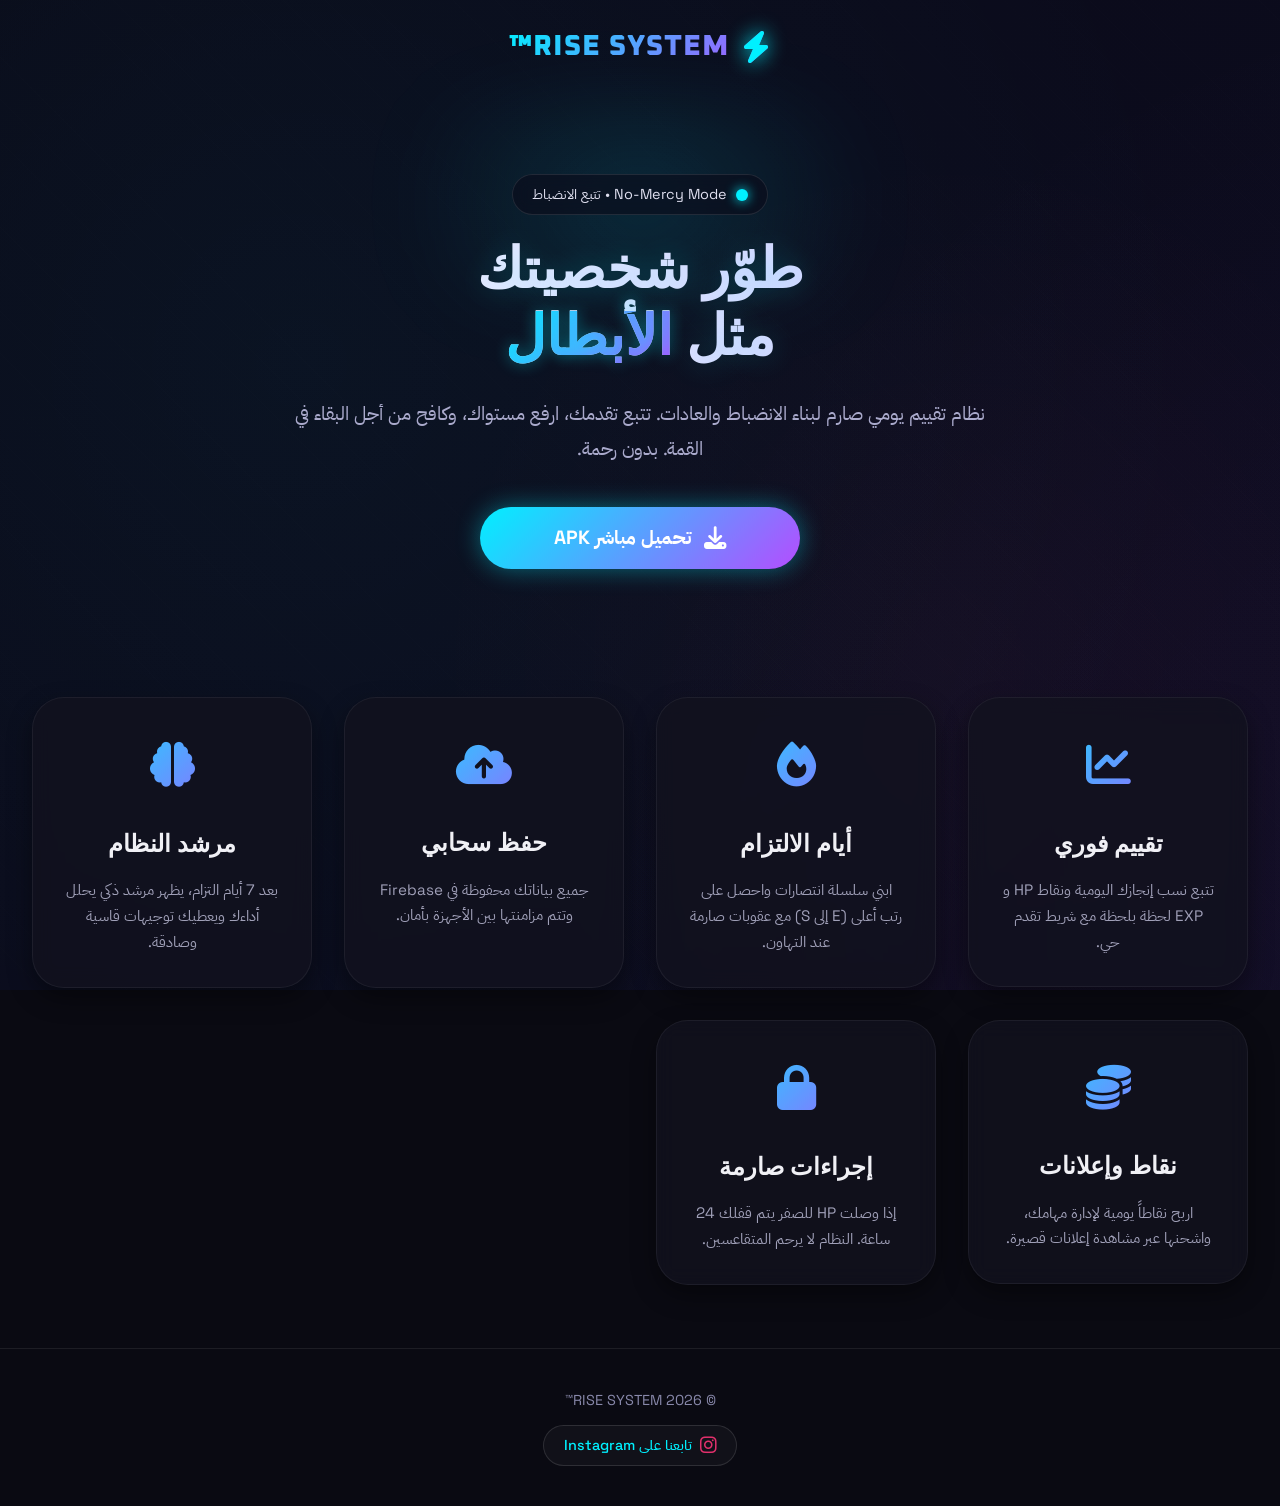
==== index.html @ c9685ac7 "Refactor HTML structure and styles" ====
<!DOCTYPE html>
<html lang="ar" dir="rtl">
<head>
    <meta charset="UTF-8">
    <meta name="viewport" content="width=device-width, initial-scale=1.0, maximum-scale=1, user-scalable=yes, viewport-fit=cover">
    <title>RISE SYSTEM™ – حمّل التطبيق الآن</title>

    <link rel="preconnect" href="https://fonts.googleapis.com">
    <link rel="preconnect" href="https://fonts.gstatic.com" crossorigin>
    <link href="https://fonts.googleapis.com/css2?family=Oxanium:wght@400;600;700;800&family=Space+Grotesk:wght@300;400;500;600;700&family=IBM+Plex+Sans+Arabic:wght@400;500;600;700&display=swap" rel="stylesheet">

    <link rel="stylesheet" href="https://cdnjs.cloudflare.com/ajax/libs/font-awesome/6.5.1/css/all.min.css">

    <style>
        * {
            margin: 0;
            padding: 0;
            box-sizing: border-box;
            -webkit-tap-highlight-color: transparent;
        }

        :root {
            --bg-deep: #0a0a12;
            --bg-card: rgba(18, 18, 30, 0.8);
            --border: rgba(255, 255, 255, 0.06);
            --neon-cyan: #00f0ff;
            --neon-purple: #b44dff;
            --neon-green: #39ff8a;
            --neon-red: #ff4d6a;
            --neon-yellow: #ffd700;
            --text-primary: #f0f0f5;
            --text-secondary: #a0a0b8;
        }

        body {
            background: var(--bg-deep);
            font-family: 'Space Grotesk', 'IBM Plex Sans Arabic', system-ui, sans-serif;
            color: var(--text-primary);
            overflow-x: hidden;
            line-height: 1.6;
            min-height: 100vh;
        }

        /* خلفية النجوم والهالات */
        .bg-anim {
            position: fixed;
            inset: -10%;
            z-index: -2;
            background:
                radial-gradient(circle at 20% 30%, rgba(0, 240, 255, 0.04), transparent 45%),
                radial-gradient(circle at 80% 70%, rgba(180, 77, 255, 0.05), transparent 50%),
                radial-gradient(circle at 50% 50%, rgba(255, 77, 106, 0.03), transparent 40%),
                linear-gradient(135deg, #0a0a18, #0d0d22);
            background-size: 140% 140%;
            pointer-events: none;
        }

        .bg-anim::before {
            content: "";
            position: absolute;
            inset: 0;
            background: repeating-linear-gradient(45deg, rgba(255, 255, 255, 0.005) 0px, rgba(255, 255, 255, 0.005) 1px, transparent 1px, transparent 30px);
            opacity: 0.6;
            pointer-events: none;
        }

        /* شريط التنقل العلوي */
        .navbar {
            display: flex;
            justify-content: center;
            align-items: center;
            padding: 1.5rem 2rem;
            max-width: 1300px;
            margin: 0 auto;
            flex-wrap: wrap;
            gap: 1rem;
        }

        .logo {
            display: flex;
            align-items: center;
            gap: 0.8rem;
            font-family: 'Oxanium', sans-serif;
            font-size: 1.8rem;
            font-weight: 800;
            letter-spacing: 1px;
            background: linear-gradient(135deg, var(--neon-cyan), var(--neon-purple));
            -webkit-background-clip: text;
            -webkit-text-fill-color: transparent;
        }

        .logo i {
            font-size: 2rem;
            background: none;
            -webkit-text-fill-color: var(--neon-cyan);
            text-shadow: 0 0 20px var(--neon-cyan);
        }

        /* القسم الرئيسي (Hero) */
        .hero {
            max-width: 1300px;
            margin: 3rem auto 0;
            padding: 2rem 2rem 4rem;
            text-align: center;
            position: relative;
        }

        .hero-glow {
            position: absolute;
            top: -40px;
            left: 50%;
            transform: translateX(-50%);
            width: 700px;
            height: 200px;
            border-radius: 999px;
            background: radial-gradient(circle at center, rgba(0, 240, 255, 0.12), transparent 65%);
            filter: blur(40px);
            pointer-events: none;
            z-index: -1;
        }

        .hero-badge {
            display: inline-flex;
            align-items: center;
            gap: 0.6rem;
            padding: 0.5rem 1.2rem;
            border-radius: 40px;
            border: 1px solid rgba(255, 255, 255, 0.1);
            background: rgba(10, 10, 25, 0.6);
            backdrop-filter: blur(8px);
            font-size: 0.9rem;
            color: #e0e0f0;
            margin-bottom: 1.5rem;
        }

        .hero-badge .dot {
            width: 12px;
            height: 12px;
            border-radius: 50%;
            background: var(--neon-cyan);
            box-shadow: 0 0 12px var(--neon-cyan);
        }

        .hero-title {
            font-family: 'Oxanium', sans-serif;
            font-size: 3.5rem;
            font-weight: 800;
            line-height: 1.2;
            margin-bottom: 1.5rem;
            background: linear-gradient(to right, #ffffff, #c0c0ff);
            -webkit-background-clip: text;
            -webkit-text-fill-color: transparent;
            text-shadow: 0 0 30px rgba(0, 240, 255, 0.2);
        }

        .hero-title .highlight {
            background: linear-gradient(135deg, var(--neon-cyan), var(--neon-purple));
            -webkit-background-clip: text;
            -webkit-text-fill-color: transparent;
            text-shadow: 0 0 15px rgba(0, 240, 255, 0.4);
        }

        .hero-subtitle {
            font-size: 1.2rem;
            color: #aaaacc;
            max-width: 700px;
            margin: 0 auto 2.5rem;
            line-height: 1.8;
        }

        .hero-actions {
            display: flex;
            flex-wrap: wrap;
            justify-content: center;
            gap: 1.5rem;
        }

        .download-btn {
            padding: 1rem 2.5rem;
            font-size: 1.2rem;
            font-weight: 700;
            border-radius: 50px;
            background: linear-gradient(135deg, var(--neon-cyan), var(--neon-purple));
            border: none;
            color: #fff;
            box-shadow: 0 0 25px rgba(0, 240, 255, 0.4);
            transition: 0.3s;
            cursor: pointer;
            text-decoration: none;
            display: inline-flex;
            align-items: center;
            gap: 0.8rem;
            max-width: 320px;
            width: 100%;
            justify-content: center;
        }

        .download-btn:hover {
            transform: translateY(-3px);
            box-shadow: 0 0 40px rgba(0, 240, 255, 0.7);
        }

        .download-btn i {
            font-size: 1.4rem;
        }

        /* قسم المميزات */
        .features {
            max-width: 1300px;
            margin: 0 auto;
            padding: 4rem 2rem;
            display: grid;
            grid-template-columns: repeat(auto-fit, minmax(280px, 1fr));
            gap: 2rem;
        }

        .feature-card {
            background: var(--bg-card);
            border: 1px solid var(--border);
            border-radius: 2rem;
            padding: 2rem;
            backdrop-filter: blur(10px);
            text-align: center;
            transition: 0.3s;
            box-shadow: 0 10px 25px rgba(0, 0, 0, 0.4);
        }

        .feature-card:hover {
            border-color: rgba(255, 255, 255, 0.15);
            transform: translateY(-5px);
        }

        .feature-icon {
            font-size: 2.8rem;
            margin-bottom: 1.5rem;
            background: linear-gradient(135deg, var(--neon-cyan), var(--neon-purple));
            -webkit-background-clip: text;
            -webkit-text-fill-color: transparent;
        }

        .feature-title {
            font-family: 'Oxanium', sans-serif;
            font-size: 1.5rem;
            font-weight: 700;
            margin-bottom: 0.8rem;
        }

        .feature-text {
            color: var(--text-secondary);
            font-size: 0.95rem;
            line-height: 1.7;
        }

        /* تذييل */
        .footer {
            text-align: center;
            padding: 2.5rem;
            border-top: 1px solid rgba(255, 255, 255, 0.08);
            color: #8888aa;
            font-size: 0.9rem;
            max-width: 1300px;
            margin: 0 auto;
        }

        .footer a {
            color: var(--neon-cyan);
            text-decoration: none;
            font-weight: 500;
        }

        .footer a:hover {
            text-decoration: underline;
        }

        .social-link {
            display: inline-flex;
            align-items: center;
            gap: 0.5rem;
            background: rgba(255, 255, 255, 0.03);
            border: 1px solid rgba(255, 255, 255, 0.12);
            padding: 0.5rem 1.2rem;
            border-radius: 30px;
            margin-top: 0.8rem;
            transition: 0.3s;
        }

        .social-link i {
            color: #e1306c;
            font-size: 1.2rem;
        }

        .social-link:hover {
            background: rgba(255, 255, 255, 0.08);
            border-color: rgba(255, 255, 255, 0.3);
            transform: translateY(-2px);
        }

        /* استجابة للجوال */
        @media (max-width: 768px) {
            .hero-title {
                font-size: 2.2rem;
            }

            .hero-subtitle {
                font-size: 1rem;
            }

            .download-btn {
                padding: 0.7rem 1.5rem;
                font-size: 0.9rem;
            }
        }
    </style>
</head>
<body>

    <div class="bg-anim"></div>

    <nav class="navbar">
        <div class="logo">
            <i class="fa-solid fa-bolt"></i> RISE SYSTEM™
        </div>
    </nav>

    <section class="hero">
        <div class="hero-glow"></div>
        <div class="hero-badge">
            <span class="dot"></span> No-Mercy Mode • تتبع الانضباط
        </div>
        <h1 class="hero-title">
            طوّر شخصيتك <br> مثل <span class="highlight">الأبطال</span>
        </h1>
        <p class="hero-subtitle">
            نظام تقييم يومي صارم لبناء الانضباط والعادات. تتبع تقدمك، ارفع مستواك، وكافح من أجل البقاء في القمة. بدون رحمة.
        </p>
        <div class="hero-actions">
            <a href="./_Rise_SYSTEM_19870733 (1).apk" class="download-btn" download="_Rise_SYSTEM_19870733 (1).apk">
                <i class="fa-solid fa-download"></i> تحميل مباشر APK
            </a>
        </div>
    </section>

    <section class="features">
        <div class="feature-card">
            <div class="feature-icon"><i class="fa-solid fa-chart-line"></i></div>
            <h3 class="feature-title">تقييم فوري</h3>
            <p class="feature-text">تتبع نسب إنجازك اليومية ونقاط HP و EXP لحظة بلحظة مع شريط تقدم حي.</p>
        </div>
        <div class="feature-card">
            <div class="feature-icon"><i class="fa-solid fa-fire"></i></div>
            <h3 class="feature-title">أيام الالتزام</h3>
            <p class="feature-text">ابني سلسلة انتصارات واحصل على رتب أعلى (E إلى S) مع عقوبات صارمة عند التهاون.</p>
        </div>
        <div class="feature-card">
            <div class="feature-icon"><i class="fa-solid fa-cloud-arrow-up"></i></div>
            <h3 class="feature-title">حفظ سحابي</h3>
            <p class="feature-text">جميع بياناتك محفوظة في Firebase وتتم مزامنتها بين الأجهزة بأمان.</p>
        </div>
        <div class="feature-card">
            <div class="feature-icon"><i class="fa-solid fa-brain"></i></div>
            <h3 class="feature-title">مرشد النظام</h3>
            <p class="feature-text">بعد 7 أيام التزام، يظهر مرشد ذكي يحلل أداءك ويعطيك توجيهات قاسية وصادقة.</p>
        </div>
        <div class="feature-card">
            <div class="feature-icon"><i class="fa-solid fa-coins"></i></div>
            <h3 class="feature-title">نقاط وإعلانات</h3>
            <p class="feature-text">اربح نقاطاً يومية لإدارة مهامك، واشحنها عبر مشاهدة إعلانات قصيرة.</p>
        </div>
        <div class="feature-card">
            <div class="feature-icon"><i class="fa-solid fa-lock"></i></div>
            <h3 class="feature-title">إجراءات صارمة</h3>
            <p class="feature-text">إذا وصلت HP للصفر يتم قفلك 24 ساعة. النظام لا يرحم المتقاعسين.</p>
        </div>
    </section>

    <footer class="footer">
        <p>© 2026 RISE SYSTEM™</p>
        <a href="https://www.instagram.com/rise.system.officiel?igsh=enlxNzd5MmV4eTQx" target="_blank" rel="noopener noreferrer" class="social-link">
            <i class="fa-brands fa-instagram"></i> تابعنا على Instagram
        </a>
    </footer>

</body>
</html>
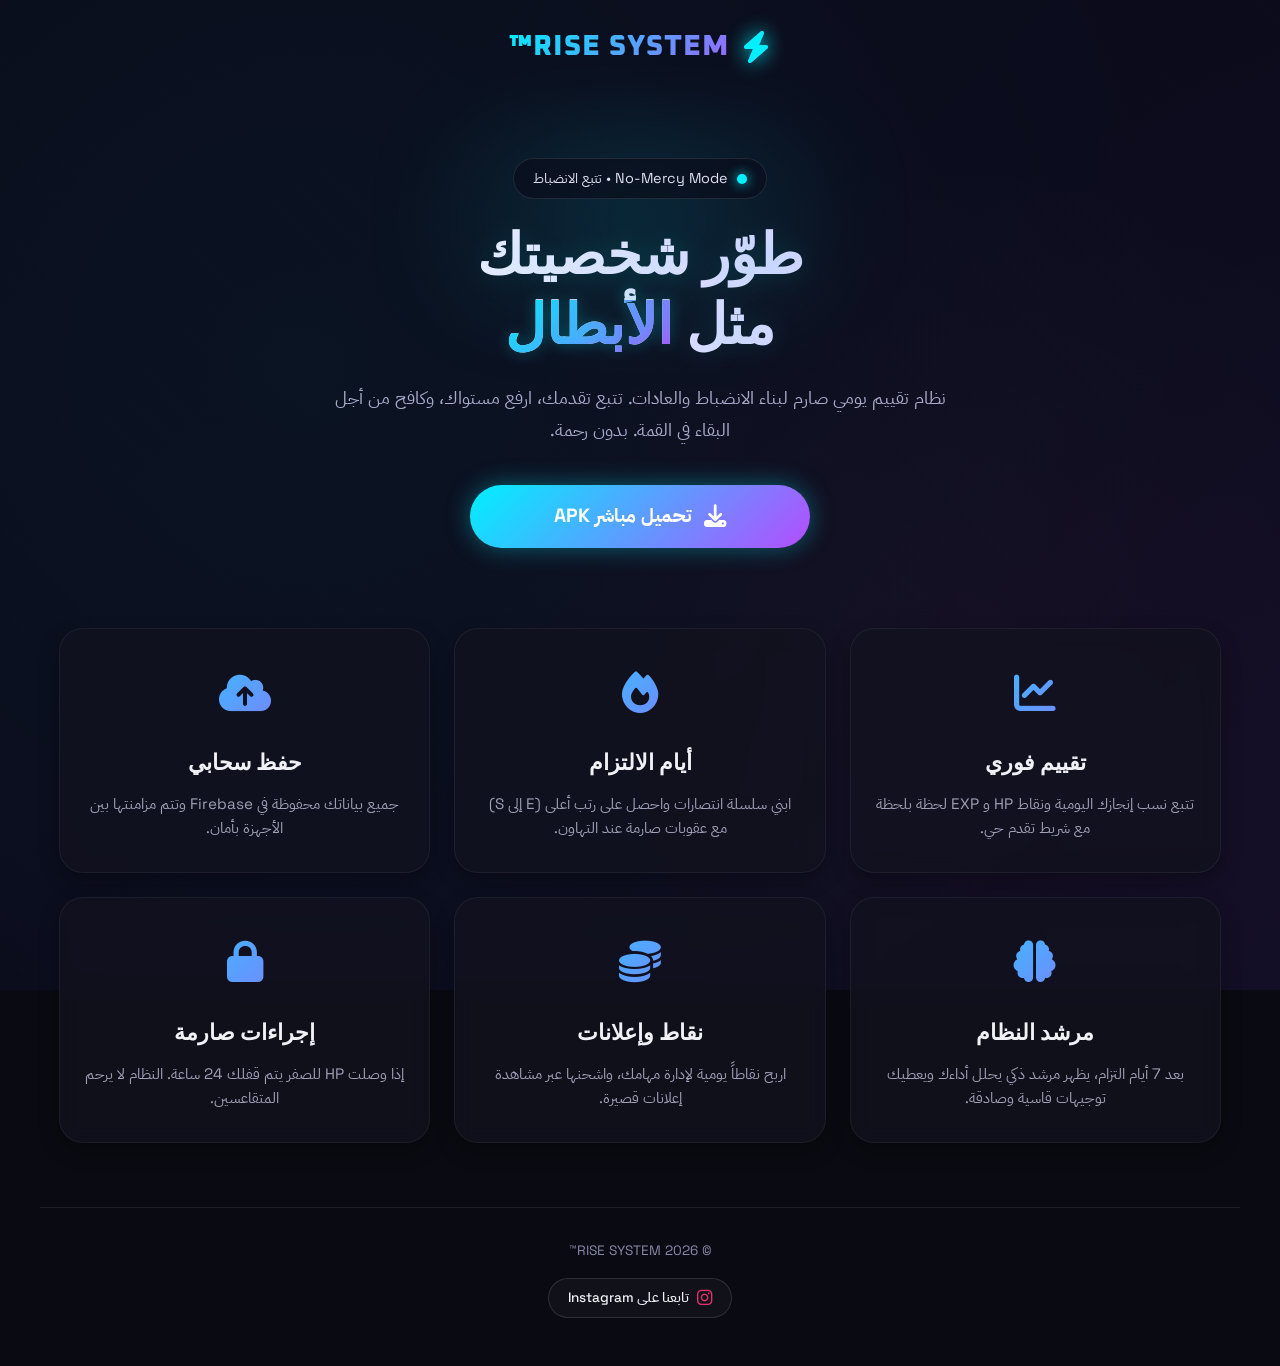
==== commit a09864c7: "Refactor index.html for better layout and styles Updated HTML structure and styles for improved resp" ====
--- a/index.html
+++ b/index.html
@@ -2,7 +2,7 @@
 <html lang="ar" dir="rtl">
 <head>
     <meta charset="UTF-8">
-    <meta name="viewport" content="width=device-width, initial-scale=1.0, maximum-scale=1, user-scalable=yes, viewport-fit=cover">
+    <meta name="viewport" content="width=device-width, initial-scale=1.0, maximum-scale=5, user-scalable=yes, viewport-fit=cover">
     <title>RISE SYSTEM™ – حمّل التطبيق الآن</title>
 
     <link rel="preconnect" href="https://fonts.googleapis.com">
@@ -25,9 +25,6 @@
             --border: rgba(255, 255, 255, 0.06);
             --neon-cyan: #00f0ff;
             --neon-purple: #b44dff;
-            --neon-green: #39ff8a;
-            --neon-red: #ff4d6a;
-            --neon-yellow: #ffd700;
             --text-primary: #f0f0f5;
             --text-secondary: #a0a0b8;
         }
@@ -39,6 +36,7 @@
             overflow-x: hidden;
             line-height: 1.6;
             min-height: 100vh;
+            padding-bottom: env(safe-area-inset-bottom);
         }
 
         /* خلفية النجوم والهالات */
@@ -69,11 +67,9 @@
             display: flex;
             justify-content: center;
             align-items: center;
-            padding: 1.5rem 2rem;
+            padding: 1.5rem 1rem;
             max-width: 1300px;
             margin: 0 auto;
-            flex-wrap: wrap;
-            gap: 1rem;
         }
 
         .logo {
@@ -81,7 +77,7 @@
             align-items: center;
             gap: 0.8rem;
             font-family: 'Oxanium', sans-serif;
-            font-size: 1.8rem;
+            font-size: clamp(1.4rem, 5vw, 1.8rem);
             font-weight: 800;
             letter-spacing: 1px;
             background: linear-gradient(135deg, var(--neon-cyan), var(--neon-purple));
@@ -90,7 +86,7 @@
         }
 
         .logo i {
-            font-size: 2rem;
+            font-size: clamp(1.6rem, 6vw, 2rem);
             background: none;
             -webkit-text-fill-color: var(--neon-cyan);
             text-shadow: 0 0 20px var(--neon-cyan);
@@ -98,9 +94,9 @@
 
         /* القسم الرئيسي (Hero) */
         .hero {
-            max-width: 1300px;
-            margin: 3rem auto 0;
-            padding: 2rem 2rem 4rem;
+            max-width: 900px;
+            margin: clamp(1.5rem, 5vw, 4rem) auto 0;
+            padding: 0 1.2rem 3rem;
             text-align: center;
             position: relative;
         }
@@ -110,7 +106,7 @@
             top: -40px;
             left: 50%;
             transform: translateX(-50%);
-            width: 700px;
+            width: min(100%, 700px);
             height: 200px;
             border-radius: 999px;
             background: radial-gradient(circle at center, rgba(0, 240, 255, 0.12), transparent 65%);
@@ -128,14 +124,14 @@
             border: 1px solid rgba(255, 255, 255, 0.1);
             background: rgba(10, 10, 25, 0.6);
             backdrop-filter: blur(8px);
-            font-size: 0.9rem;
+            font-size: clamp(0.8rem, 3vw, 0.9rem);
             color: #e0e0f0;
             margin-bottom: 1.5rem;
         }
 
         .hero-badge .dot {
-            width: 12px;
-            height: 12px;
+            width: 10px;
+            height: 10px;
             border-radius: 50%;
             background: var(--neon-cyan);
             box-shadow: 0 0 12px var(--neon-cyan);
@@ -143,96 +139,97 @@
 
         .hero-title {
             font-family: 'Oxanium', sans-serif;
-            font-size: 3.5rem;
+            font-size: clamp(2rem, 7vw, 3.5rem);
             font-weight: 800;
-            line-height: 1.2;
-            margin-bottom: 1.5rem;
+            line-height: 1.25;
+            margin-bottom: 1.2rem;
             background: linear-gradient(to right, #ffffff, #c0c0ff);
             -webkit-background-clip: text;
             -webkit-text-fill-color: transparent;
-            text-shadow: 0 0 30px rgba(0, 240, 255, 0.2);
+            text-shadow: 0 0 30px rgba(0, 240, 255, 0.15);
         }
 
         .hero-title .highlight {
             background: linear-gradient(135deg, var(--neon-cyan), var(--neon-purple));
             -webkit-background-clip: text;
             -webkit-text-fill-color: transparent;
-            text-shadow: 0 0 15px rgba(0, 240, 255, 0.4);
+            text-shadow: 0 0 15px rgba(0, 240, 255, 0.3);
         }
 
         .hero-subtitle {
-            font-size: 1.2rem;
+            font-size: clamp(0.95rem, 3.5vw, 1.15rem);
             color: #aaaacc;
-            max-width: 700px;
+            max-width: 650px;
             margin: 0 auto 2.5rem;
-            line-height: 1.8;
+            line-height: 1.7;
         }
 
         .hero-actions {
             display: flex;
-            flex-wrap: wrap;
             justify-content: center;
-            gap: 1.5rem;
+            padding: 0 1rem;
         }
 
         .download-btn {
-            padding: 1rem 2.5rem;
-            font-size: 1.2rem;
+            padding: 1rem 2rem;
+            font-size: clamp(1rem, 4vw, 1.2rem);
             font-weight: 700;
             border-radius: 50px;
             background: linear-gradient(135deg, var(--neon-cyan), var(--neon-purple));
             border: none;
             color: #fff;
-            box-shadow: 0 0 25px rgba(0, 240, 255, 0.4);
-            transition: 0.3s;
+            box-shadow: 0 0 25px rgba(0, 240, 255, 0.35);
+            transition: transform 0.3s base, box-shadow 0.3s;
             cursor: pointer;
             text-decoration: none;
             display: inline-flex;
             align-items: center;
             gap: 0.8rem;
-            max-width: 320px;
             width: 100%;
+            max-width: 340px;
             justify-content: center;
         }
 
-        .download-btn:hover {
-            transform: translateY(-3px);
-            box-shadow: 0 0 40px rgba(0, 240, 255, 0.7);
+        .download-btn:hover, .download-btn:active {
+            transform: translateY(-2px);
+            box-shadow: 0 0 35px rgba(0, 240, 255, 0.6);
         }
 
         .download-btn i {
-            font-size: 1.4rem;
-        }
-
-        /* قسم المميزات */
+            font-size: clamp(1.2rem, 4.5vw, 1.4rem);
+        }
+
+        /* قسم المميزات المتجاوب */
         .features {
-            max-width: 1300px;
+            max-width: 1200px;
             margin: 0 auto;
-            padding: 4rem 2rem;
+            padding: 2rem 1.2rem 4rem;
             display: grid;
             grid-template-columns: repeat(auto-fit, minmax(280px, 1fr));
-            gap: 2rem;
+            gap: 1.5rem;
         }
 
         .feature-card {
             background: var(--bg-card);
             border: 1px solid var(--border);
-            border-radius: 2rem;
-            padding: 2rem;
+            border-radius: 1.5rem;
+            padding: 2rem 1.5rem;
             backdrop-filter: blur(10px);
             text-align: center;
             transition: 0.3s;
-            box-shadow: 0 10px 25px rgba(0, 0, 0, 0.4);
-        }
-
-        .feature-card:hover {
-            border-color: rgba(255, 255, 255, 0.15);
-            transform: translateY(-5px);
+            box-shadow: 0 8px 20px rgba(0, 0, 0, 0.3);
+        }
+
+        @media (hover: hover) {
+            .feature-card:hover {
+                border-color: rgba(255, 255, 255, 0.15);
+                transform: translateY(-4px);
+            }
         }
 
         .feature-icon {
-            font-size: 2.8rem;
-            margin-bottom: 1.5rem;
+            font-size: clamp(2.2rem, 6vw, 2.6rem);
+            margin-bottom: 1.2rem;
             background: linear-gradient(135deg, var(--neon-cyan), var(--neon-purple));
             -webkit-background-clip: text;
             -webkit-text-fill-color: transparent;
@@ -240,36 +237,26 @@
 
         .feature-title {
             font-family: 'Oxanium', sans-serif;
-            font-size: 1.5rem;
+            font-size: clamp(1.2rem, 4vw, 1.4rem);
             font-weight: 700;
-            margin-bottom: 0.8rem;
+            margin-bottom: 0.6rem;
         }
 
         .feature-text {
             color: var(--text-secondary);
-            font-size: 0.95rem;
-            line-height: 1.7;
+            font-size: clamp(0.85rem, 3vw, 0.95rem);
+            line-height: 1.6;
         }
 
         /* تذييل */
         .footer {
             text-align: center;
-            padding: 2.5rem;
+            padding: 2rem 1rem 3rem;
             border-top: 1px solid rgba(255, 255, 255, 0.08);
             color: #8888aa;
-            font-size: 0.9rem;
-            max-width: 1300px;
+            font-size: 0.85rem;
+            max-width: 1200px;
             margin: 0 auto;
-        }
-
-        .footer a {
-            color: var(--neon-cyan);
-            text-decoration: none;
-            font-weight: 500;
-        }
-
-        .footer a:hover {
-            text-decoration: underline;
         }
 
         .social-link {
@@ -280,35 +267,21 @@
             border: 1px solid rgba(255, 255, 255, 0.12);
             padding: 0.5rem 1.2rem;
             border-radius: 30px;
-            margin-top: 0.8rem;
+            margin-top: 1rem;
+            text-decoration: none;
+            color: var(--text-primary);
+            font-weight: 500;
             transition: 0.3s;
         }
 
         .social-link i {
             color: #e1306c;
-            font-size: 1.2rem;
+            font-size: 1.1rem;
         }
 
         .social-link:hover {
             background: rgba(255, 255, 255, 0.08);
-            border-color: rgba(255, 255, 255, 0.3);
-            transform: translateY(-2px);
-        }
-
-        /* استجابة للجوال */
-        @media (max-width: 768px) {
-            .hero-title {
-                font-size: 2.2rem;
-            }
-
-            .hero-subtitle {
-                font-size: 1rem;
-            }
-
-            .download-btn {
-                padding: 0.7rem 1.5rem;
-                font-size: 0.9rem;
-            }
+            border-color: rgba(255, 255, 255, 0.25);
         }
     </style>
 </head>
@@ -334,7 +307,7 @@
             نظام تقييم يومي صارم لبناء الانضباط والعادات. تتبع تقدمك، ارفع مستواك، وكافح من أجل البقاء في القمة. بدون رحمة.
         </p>
         <div class="hero-actions">
-            <a href="./_Rise_SYSTEM_19870733 (1).apk" class="download-btn" download="_Rise_SYSTEM_19870733 (1).apk">
+            <a href="https://drive.google.com/uc?export=download&id=1t8m9R5kZQe5cqzFaH9-fwRgk7ptwxYMU" class="download-btn" download="_Rise_SYSTEM_19870733 (1).apk">
                 <i class="fa-solid fa-download"></i> تحميل مباشر APK
             </a>
         </div>
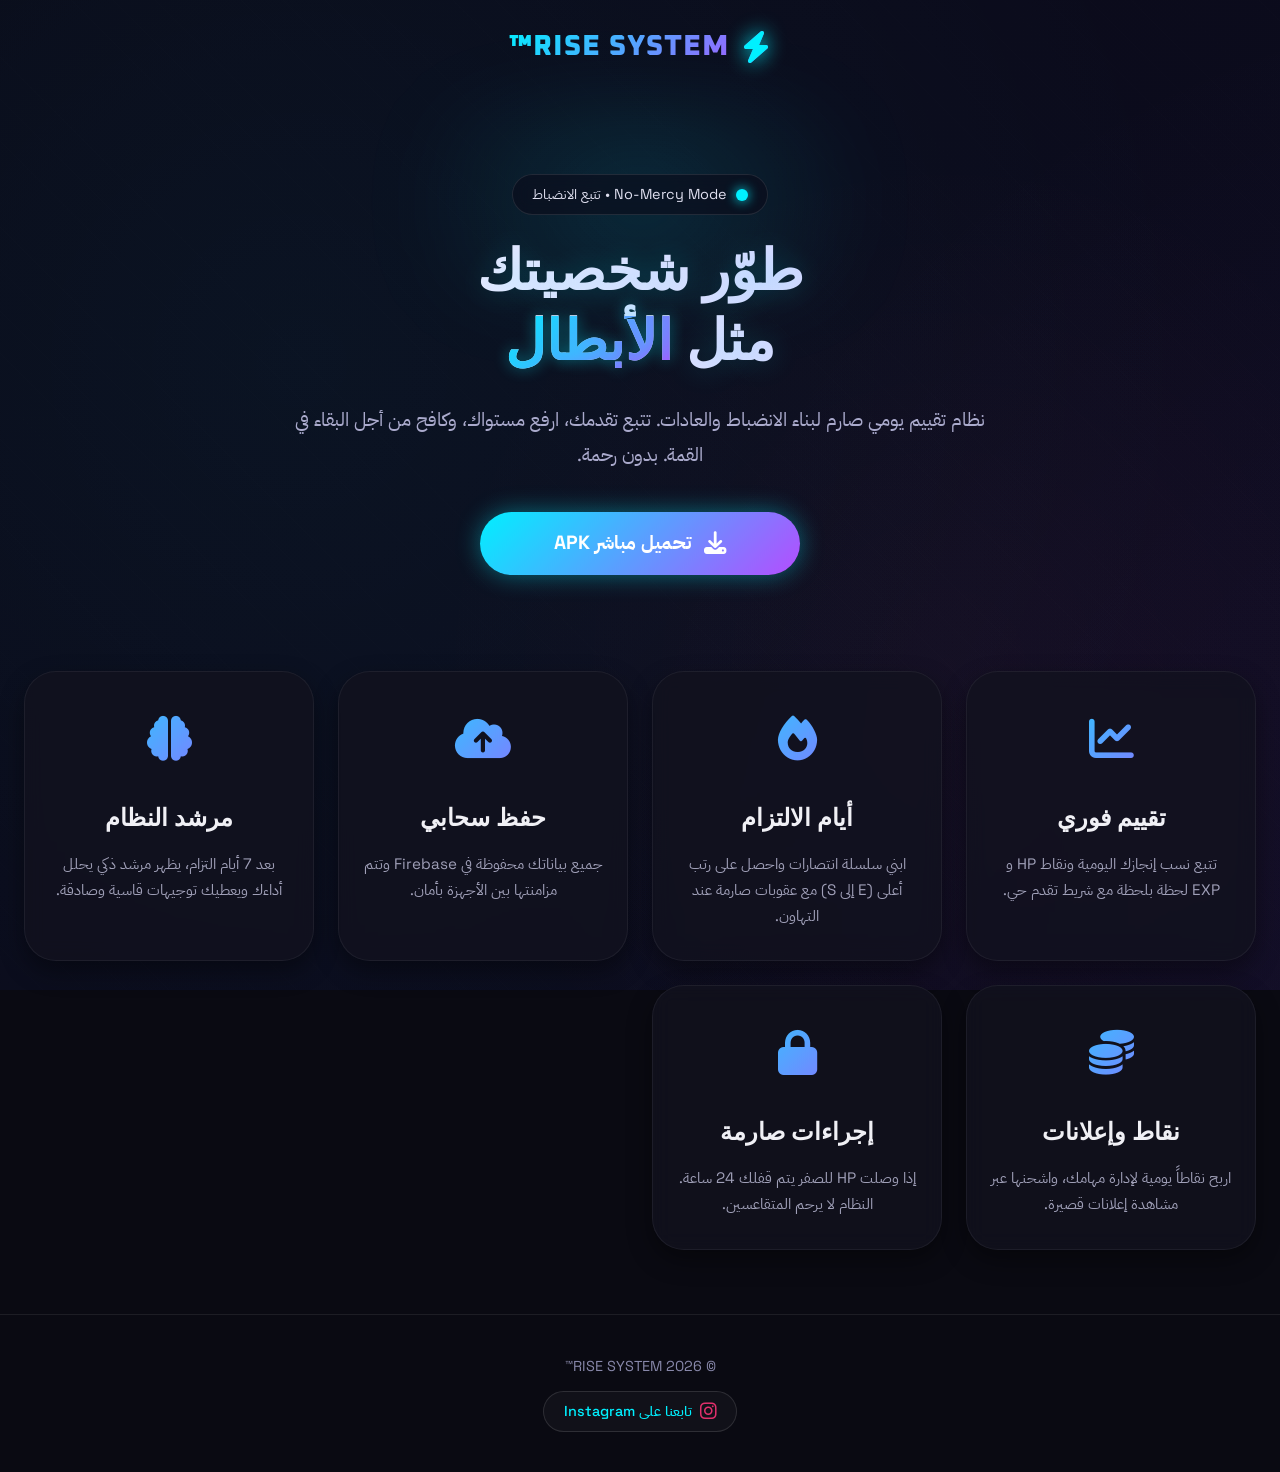
==== commit ff134f82: "Update index.html" ====
--- a/index.html
+++ b/index.html
@@ -2,7 +2,7 @@
 <html lang="ar" dir="rtl">
 <head>
     <meta charset="UTF-8">
-    <meta name="viewport" content="width=device-width, initial-scale=1.0, maximum-scale=5, user-scalable=yes, viewport-fit=cover">
+    <meta name="viewport" content="width=device-width, initial-scale=1.0, maximum-scale=1, user-scalable=yes, viewport-fit=cover">
     <title>RISE SYSTEM™ – حمّل التطبيق الآن</title>
 
     <link rel="preconnect" href="https://fonts.googleapis.com">
@@ -25,6 +25,9 @@
             --border: rgba(255, 255, 255, 0.06);
             --neon-cyan: #00f0ff;
             --neon-purple: #b44dff;
+            --neon-green: #39ff8a;
+            --neon-red: #ff4d6a;
+            --neon-yellow: #ffd700;
             --text-primary: #f0f0f5;
             --text-secondary: #a0a0b8;
         }
@@ -36,7 +39,6 @@
             overflow-x: hidden;
             line-height: 1.6;
             min-height: 100vh;
-            padding-bottom: env(safe-area-inset-bottom);
         }
 
         /* خلفية النجوم والهالات */
@@ -67,9 +69,11 @@
             display: flex;
             justify-content: center;
             align-items: center;
-            padding: 1.5rem 1rem;
+            padding: 1.5rem 2rem;
             max-width: 1300px;
             margin: 0 auto;
+            flex-wrap: wrap;
+            gap: 1rem;
         }
 
         .logo {
@@ -77,7 +81,7 @@
             align-items: center;
             gap: 0.8rem;
             font-family: 'Oxanium', sans-serif;
-            font-size: clamp(1.4rem, 5vw, 1.8rem);
+            font-size: 1.8rem;
             font-weight: 800;
             letter-spacing: 1px;
             background: linear-gradient(135deg, var(--neon-cyan), var(--neon-purple));
@@ -86,7 +90,7 @@
         }
 
         .logo i {
-            font-size: clamp(1.6rem, 6vw, 2rem);
+            font-size: 2rem;
             background: none;
             -webkit-text-fill-color: var(--neon-cyan);
             text-shadow: 0 0 20px var(--neon-cyan);
@@ -94,9 +98,9 @@
 
         /* القسم الرئيسي (Hero) */
         .hero {
-            max-width: 900px;
-            margin: clamp(1.5rem, 5vw, 4rem) auto 0;
-            padding: 0 1.2rem 3rem;
+            max-width: 1300px;
+            margin: 3rem auto 0;
+            padding: 2rem 1.5rem 4rem;
             text-align: center;
             position: relative;
         }
@@ -106,7 +110,8 @@
             top: -40px;
             left: 50%;
             transform: translateX(-50%);
-            width: min(100%, 700px);
+            width: 100%;
+            max-width: 700px;
             height: 200px;
             border-radius: 999px;
             background: radial-gradient(circle at center, rgba(0, 240, 255, 0.12), transparent 65%);
@@ -124,14 +129,14 @@
             border: 1px solid rgba(255, 255, 255, 0.1);
             background: rgba(10, 10, 25, 0.6);
             backdrop-filter: blur(8px);
-            font-size: clamp(0.8rem, 3vw, 0.9rem);
+            font-size: 0.9rem;
             color: #e0e0f0;
             margin-bottom: 1.5rem;
         }
 
         .hero-badge .dot {
-            width: 10px;
-            height: 10px;
+            width: 12px;
+            height: 12px;
             border-radius: 50%;
             background: var(--neon-cyan);
             box-shadow: 0 0 12px var(--neon-cyan);
@@ -139,71 +144,74 @@
 
         .hero-title {
             font-family: 'Oxanium', sans-serif;
-            font-size: clamp(2rem, 7vw, 3.5rem);
+            font-size: 3.5rem;
             font-weight: 800;
             line-height: 1.25;
-            margin-bottom: 1.2rem;
+            margin-bottom: 1.5rem;
             background: linear-gradient(to right, #ffffff, #c0c0ff);
             -webkit-background-clip: text;
             -webkit-text-fill-color: transparent;
-            text-shadow: 0 0 30px rgba(0, 240, 255, 0.15);
+            text-shadow: 0 0 30px rgba(0, 240, 255, 0.2);
+            word-wrap: break-word;
         }
 
         .hero-title .highlight {
             background: linear-gradient(135deg, var(--neon-cyan), var(--neon-purple));
             -webkit-background-clip: text;
             -webkit-text-fill-color: transparent;
-            text-shadow: 0 0 15px rgba(0, 240, 255, 0.3);
+            text-shadow: 0 0 15px rgba(0, 240, 255, 0.4);
         }
 
         .hero-subtitle {
-            font-size: clamp(0.95rem, 3.5vw, 1.15rem);
+            font-size: 1.2rem;
             color: #aaaacc;
-            max-width: 650px;
+            max-width: 700px;
             margin: 0 auto 2.5rem;
-            line-height: 1.7;
+            line-height: 1.8;
         }
 
         .hero-actions {
             display: flex;
+            flex-wrap: wrap;
             justify-content: center;
-            padding: 0 1rem;
+            gap: 1.5rem;
+            width: 100%;
         }
 
         .download-btn {
-            padding: 1rem 2rem;
-            font-size: clamp(1rem, 4vw, 1.2rem);
+            padding: 1rem 2.5rem;
+            font-size: 1.2rem;
             font-weight: 700;
             border-radius: 50px;
             background: linear-gradient(135deg, var(--neon-cyan), var(--neon-purple));
             border: none;
             color: #fff;
-            box-shadow: 0 0 25px rgba(0, 240, 255, 0.35);
-            transition: transform 0.3s base, box-shadow 0.3s;
+            box-shadow: 0 0 25px rgba(0, 240, 255, 0.4);
+            transition: 0.3s;
             cursor: pointer;
             text-decoration: none;
             display: inline-flex;
             align-items: center;
             gap: 0.8rem;
+            max-width: 320px;
             width: 100%;
-            max-width: 340px;
             justify-content: center;
         }
 
-        .download-btn:hover, .download-btn:active {
-            transform: translateY(-2px);
-            box-shadow: 0 0 35px rgba(0, 240, 255, 0.6);
+        .download-btn:hover {
+            transform: translateY(-3px);
+            box-shadow: 0 0 40px rgba(0, 240, 255, 0.7);
         }
 
         .download-btn i {
-            font-size: clamp(1.2rem, 4.5vw, 1.4rem);
-        }
-
-        /* قسم المميزات المتجاوب */
+            font-size: 1.4rem;
+        }
+
+        /* قسم المميزات */
         .features {
-            max-width: 1200px;
+            max-width: 1300px;
             margin: 0 auto;
-            padding: 2rem 1.2rem 4rem;
+            padding: 2rem 1.5rem 4rem;
             display: grid;
             grid-template-columns: repeat(auto-fit, minmax(280px, 1fr));
             gap: 1.5rem;
@@ -212,24 +220,22 @@
         .feature-card {
             background: var(--bg-card);
             border: 1px solid var(--border);
-            border-radius: 1.5rem;
+            border-radius: 2rem;
             padding: 2rem 1.5rem;
             backdrop-filter: blur(10px);
             text-align: center;
             transition: 0.3s;
-            box-shadow: 0 8px 20px rgba(0, 0, 0, 0.3);
-        }
-
-        @media (hover: hover) {
-            .feature-card:hover {
-                border-color: rgba(255, 255, 255, 0.15);
-                transform: translateY(-4px);
-            }
+            box-shadow: 0 10px 25px rgba(0, 0, 0, 0.4);
+        }
+
+        .feature-card:hover {
+            border-color: rgba(255, 255, 255, 0.15);
+            transform: translateY(-5px);
         }
 
         .feature-icon {
-            font-size: clamp(2.2rem, 6vw, 2.6rem);
-            margin-bottom: 1.2rem;
+            font-size: 2.8rem;
+            margin-bottom: 1.5rem;
             background: linear-gradient(135deg, var(--neon-cyan), var(--neon-purple));
             -webkit-background-clip: text;
             -webkit-text-fill-color: transparent;
@@ -237,26 +243,36 @@
 
         .feature-title {
             font-family: 'Oxanium', sans-serif;
-            font-size: clamp(1.2rem, 4vw, 1.4rem);
+            font-size: 1.5rem;
             font-weight: 700;
-            margin-bottom: 0.6rem;
+            margin-bottom: 0.8rem;
         }
 
         .feature-text {
             color: var(--text-secondary);
-            font-size: clamp(0.85rem, 3vw, 0.95rem);
-            line-height: 1.6;
+            font-size: 0.95rem;
+            line-height: 1.7;
         }
 
         /* تذييل */
         .footer {
             text-align: center;
-            padding: 2rem 1rem 3rem;
+            padding: 2.5rem 1.5rem;
             border-top: 1px solid rgba(255, 255, 255, 0.08);
             color: #8888aa;
-            font-size: 0.85rem;
-            max-width: 1200px;
+            font-size: 0.9rem;
+            max-width: 1300px;
             margin: 0 auto;
+        }
+
+        .footer a {
+            color: var(--neon-cyan);
+            text-decoration: none;
+            font-weight: 500;
+        }
+
+        .footer a:hover {
+            text-decoration: underline;
         }
 
         .social-link {
@@ -267,21 +283,59 @@
             border: 1px solid rgba(255, 255, 255, 0.12);
             padding: 0.5rem 1.2rem;
             border-radius: 30px;
-            margin-top: 1rem;
-            text-decoration: none;
-            color: var(--text-primary);
-            font-weight: 500;
+            margin-top: 0.8rem;
             transition: 0.3s;
         }
 
         .social-link i {
             color: #e1306c;
-            font-size: 1.1rem;
+            font-size: 1.2rem;
         }
 
         .social-link:hover {
             background: rgba(255, 255, 255, 0.08);
-            border-color: rgba(255, 255, 255, 0.25);
+            border-color: rgba(255, 255, 255, 0.3);
+            transform: translateY(-2px);
+        }
+
+        /* نظام استجابة مرن ومتجاوب تماماً للهواتف الشائعة والضيقة */
+        @media (max-width: 768px) {
+            .navbar {
+                padding: 1rem 1.5rem;
+            }
+            .hero {
+                margin-top: 1.5rem;
+                padding-bottom: 2.5rem;
+            }
+            .hero-title {
+                font-size: 2.3rem;
+            }
+            .hero-subtitle {
+                font-size: 1rem;
+                margin-bottom: 2rem;
+            }
+            .download-btn {
+                padding: 0.9rem 2rem;
+                font-size: 1.1rem;
+                max-width: 100%; /* تمدد متناسق على شاشات الجوال الصغيرة */
+            }
+            .features {
+                grid-template-columns: 1fr; /* عرض كرت واحد ممتد بالكامل عمودياً في الجوال */
+                padding-top: 1rem;
+                gap: 1.2rem;
+            }
+            .feature-card {
+                padding: 1.8rem 1.2rem;
+            }
+        }
+
+        @media (max-width: 380px) {
+            .hero-title {
+                font-size: 1.9rem; /* دعم خاص للهواتف الصغيرة جداً مثل iPhone SE */
+            }
+            .logo {
+                font-size: 1.5rem;
+            }
         }
     </style>
 </head>
@@ -307,7 +361,7 @@
             نظام تقييم يومي صارم لبناء الانضباط والعادات. تتبع تقدمك، ارفع مستواك، وكافح من أجل البقاء في القمة. بدون رحمة.
         </p>
         <div class="hero-actions">
-            <a href="https://drive.google.com/uc?export=download&id=1t8m9R5kZQe5cqzFaH9-fwRgk7ptwxYMU" class="download-btn" download="_Rise_SYSTEM_19870733 (1).apk">
+            <a href="./_Rise_SYSTEM_19870733 (1).apk" class="download-btn" download="_Rise_SYSTEM_19870733 (1).apk">
                 <i class="fa-solid fa-download"></i> تحميل مباشر APK
             </a>
         </div>
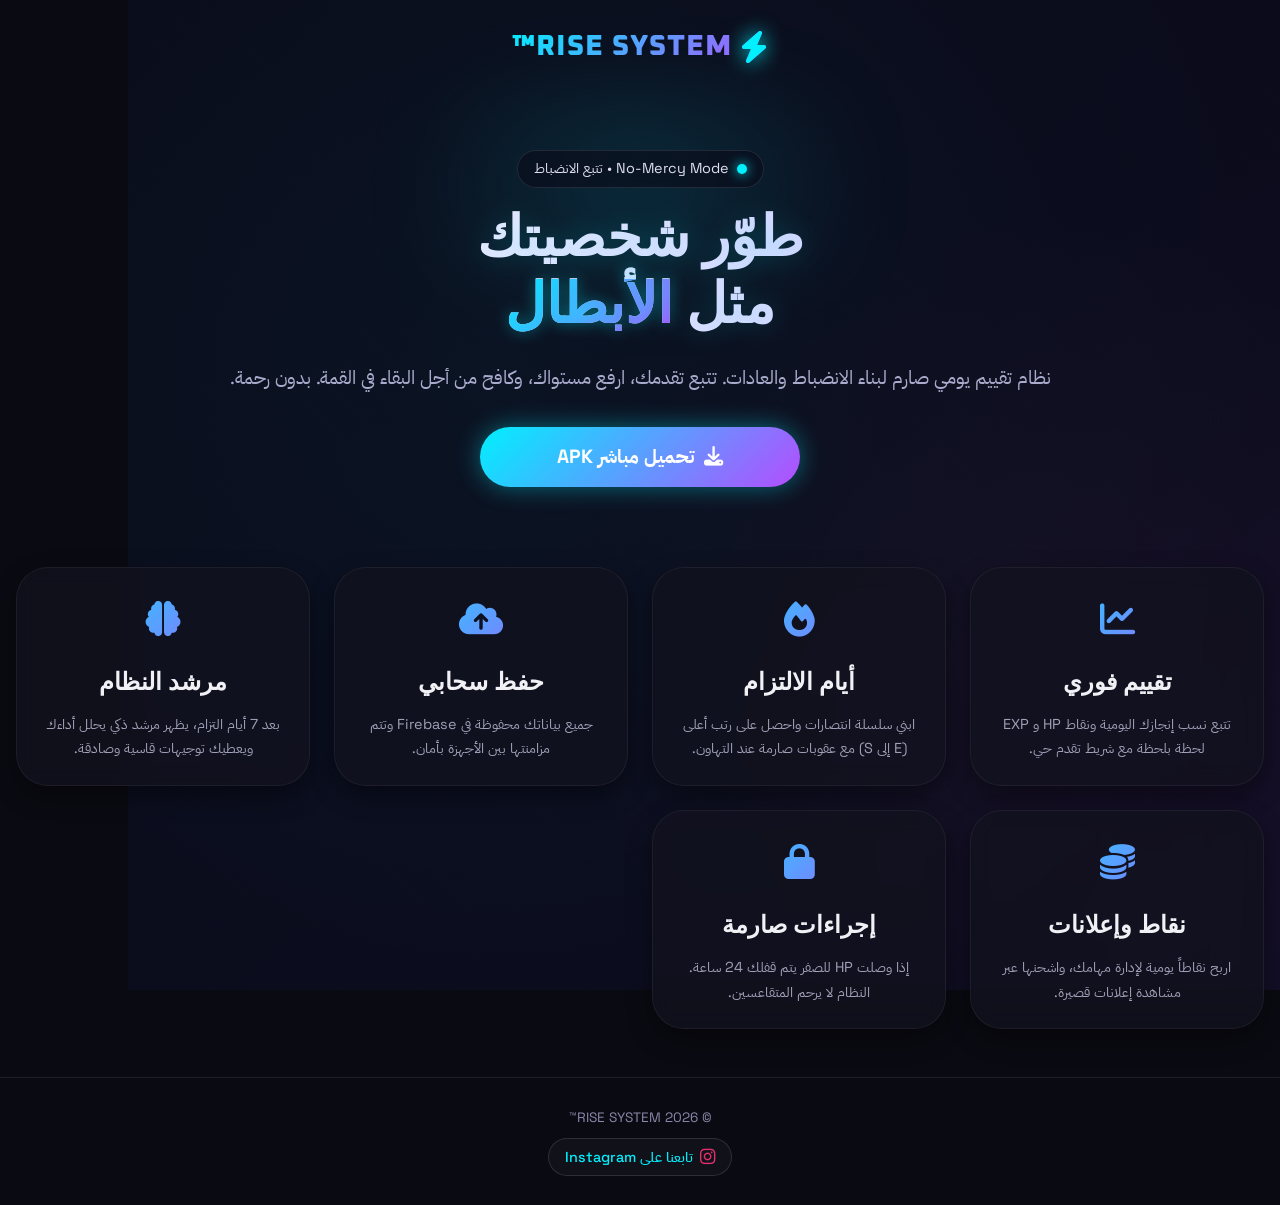
==== commit d48d6674: "Update index.html" ====
--- a/index.html
+++ b/index.html
@@ -39,6 +39,9 @@
             overflow-x: hidden;
             line-height: 1.6;
             min-height: 100vh;
+            /* تأكيد منع التمدد الجانبي */
+            width: 100%;
+            max-width: 100vw;
         }
 
         /* خلفية النجوم والهالات */
@@ -53,6 +56,8 @@
                 linear-gradient(135deg, #0a0a18, #0d0d22);
             background-size: 140% 140%;
             pointer-events: none;
+            width: 100%;
+            max-width: 100%;
         }
 
         .bg-anim::before {
@@ -69,28 +74,32 @@
             display: flex;
             justify-content: center;
             align-items: center;
-            padding: 1.5rem 2rem;
-            max-width: 1300px;
+            padding: 1.5rem 1rem;
+            max-width: 100%;
             margin: 0 auto;
             flex-wrap: wrap;
             gap: 1rem;
+            width: 100%;
         }
 
         .logo {
             display: flex;
             align-items: center;
-            gap: 0.8rem;
+            gap: 0.5rem;
             font-family: 'Oxanium', sans-serif;
-            font-size: 1.8rem;
+            font-size: clamp(1.4rem, 5vw, 1.8rem);
             font-weight: 800;
             letter-spacing: 1px;
             background: linear-gradient(135deg, var(--neon-cyan), var(--neon-purple));
             -webkit-background-clip: text;
             -webkit-text-fill-color: transparent;
+            flex-wrap: wrap;
+            justify-content: center;
+            text-align: center;
         }
 
         .logo i {
-            font-size: 2rem;
+            font-size: clamp(1.6rem, 6vw, 2rem);
             background: none;
             -webkit-text-fill-color: var(--neon-cyan);
             text-shadow: 0 0 20px var(--neon-cyan);
@@ -98,9 +107,10 @@
 
         /* القسم الرئيسي (Hero) */
         .hero {
-            max-width: 1300px;
-            margin: 3rem auto 0;
-            padding: 2rem 1.5rem 4rem;
+            max-width: 100%;
+            width: 100%;
+            margin: 2rem auto 0;
+            padding: 1.5rem 1rem 3rem;
             text-align: center;
             position: relative;
         }
@@ -110,7 +120,7 @@
             top: -40px;
             left: 50%;
             transform: translateX(-50%);
-            width: 100%;
+            width: 90vw;
             max-width: 700px;
             height: 200px;
             border-radius: 999px;
@@ -123,20 +133,21 @@
         .hero-badge {
             display: inline-flex;
             align-items: center;
-            gap: 0.6rem;
-            padding: 0.5rem 1.2rem;
+            gap: 0.5rem;
+            padding: 0.4rem 1rem;
             border-radius: 40px;
             border: 1px solid rgba(255, 255, 255, 0.1);
             background: rgba(10, 10, 25, 0.6);
             backdrop-filter: blur(8px);
-            font-size: 0.9rem;
+            font-size: clamp(0.8rem, 3vw, 0.9rem);
             color: #e0e0f0;
-            margin-bottom: 1.5rem;
+            margin-bottom: 1.2rem;
+            max-width: 100%;
         }
 
         .hero-badge .dot {
-            width: 12px;
-            height: 12px;
+            width: 10px;
+            height: 10px;
             border-radius: 50%;
             background: var(--neon-cyan);
             box-shadow: 0 0 12px var(--neon-cyan);
@@ -144,10 +155,10 @@
 
         .hero-title {
             font-family: 'Oxanium', sans-serif;
-            font-size: 3.5rem;
+            font-size: clamp(2rem, 8vw, 3.5rem);
             font-weight: 800;
-            line-height: 1.25;
-            margin-bottom: 1.5rem;
+            line-height: 1.2;
+            margin-bottom: 1.2rem;
             background: linear-gradient(to right, #ffffff, #c0c0ff);
             -webkit-background-clip: text;
             -webkit-text-fill-color: transparent;
@@ -163,24 +174,27 @@
         }
 
         .hero-subtitle {
-            font-size: 1.2rem;
+            font-size: clamp(0.9rem, 3.5vw, 1.2rem);
             color: #aaaacc;
-            max-width: 700px;
-            margin: 0 auto 2.5rem;
+            max-width: 90%;
+            width: 100%;
+            margin: 0 auto 2rem;
             line-height: 1.8;
+            padding: 0 0.5rem;
         }
 
         .hero-actions {
             display: flex;
             flex-wrap: wrap;
             justify-content: center;
-            gap: 1.5rem;
-            width: 100%;
+            gap: 1rem;
+            width: 100%;
+            max-width: 100%;
         }
 
         .download-btn {
-            padding: 1rem 2.5rem;
-            font-size: 1.2rem;
+            padding: 0.9rem 1.8rem;
+            font-size: clamp(0.95rem, 4vw, 1.2rem);
             font-weight: 700;
             border-radius: 50px;
             background: linear-gradient(135deg, var(--neon-cyan), var(--neon-purple));
@@ -192,10 +206,11 @@
             text-decoration: none;
             display: inline-flex;
             align-items: center;
-            gap: 0.8rem;
+            gap: 0.6rem;
             max-width: 320px;
             width: 100%;
             justify-content: center;
+            white-space: nowrap;
         }
 
         .download-btn:hover {
@@ -204,16 +219,17 @@
         }
 
         .download-btn i {
-            font-size: 1.4rem;
+            font-size: 1.2rem;
         }
 
         /* قسم المميزات */
         .features {
-            max-width: 1300px;
+            max-width: 100%;
+            width: 100%;
             margin: 0 auto;
-            padding: 2rem 1.5rem 4rem;
+            padding: 2rem 1rem 3rem;
             display: grid;
-            grid-template-columns: repeat(auto-fit, minmax(280px, 1fr));
+            grid-template-columns: repeat(auto-fit, minmax(250px, 1fr));
             gap: 1.5rem;
         }
 
@@ -221,11 +237,13 @@
             background: var(--bg-card);
             border: 1px solid var(--border);
             border-radius: 2rem;
-            padding: 2rem 1.5rem;
+            padding: 1.5rem;
             backdrop-filter: blur(10px);
             text-align: center;
             transition: 0.3s;
             box-shadow: 0 10px 25px rgba(0, 0, 0, 0.4);
+            max-width: 100%;
+            word-wrap: break-word;
         }
 
         .feature-card:hover {
@@ -234,8 +252,8 @@
         }
 
         .feature-icon {
-            font-size: 2.8rem;
-            margin-bottom: 1.5rem;
+            font-size: 2.2rem;
+            margin-bottom: 1rem;
             background: linear-gradient(135deg, var(--neon-cyan), var(--neon-purple));
             -webkit-background-clip: text;
             -webkit-text-fill-color: transparent;
@@ -243,25 +261,26 @@
 
         .feature-title {
             font-family: 'Oxanium', sans-serif;
-            font-size: 1.5rem;
+            font-size: clamp(1.2rem, 5vw, 1.5rem);
             font-weight: 700;
-            margin-bottom: 0.8rem;
+            margin-bottom: 0.6rem;
         }
 
         .feature-text {
             color: var(--text-secondary);
-            font-size: 0.95rem;
+            font-size: 0.9rem;
             line-height: 1.7;
         }
 
         /* تذييل */
         .footer {
             text-align: center;
-            padding: 2.5rem 1.5rem;
+            padding: 1.8rem 1rem;
             border-top: 1px solid rgba(255, 255, 255, 0.08);
             color: #8888aa;
-            font-size: 0.9rem;
-            max-width: 1300px;
+            font-size: 0.85rem;
+            max-width: 100%;
+            width: 100%;
             margin: 0 auto;
         }
 
@@ -278,18 +297,20 @@
         .social-link {
             display: inline-flex;
             align-items: center;
-            gap: 0.5rem;
+            gap: 0.4rem;
             background: rgba(255, 255, 255, 0.03);
             border: 1px solid rgba(255, 255, 255, 0.12);
-            padding: 0.5rem 1.2rem;
+            padding: 0.4rem 1rem;
             border-radius: 30px;
-            margin-top: 0.8rem;
+            margin-top: 0.6rem;
             transition: 0.3s;
+            font-size: 0.9rem;
+            max-width: 100%;
         }
 
         .social-link i {
             color: #e1306c;
-            font-size: 1.2rem;
+            font-size: 1.1rem;
         }
 
         .social-link:hover {
@@ -298,43 +319,32 @@
             transform: translateY(-2px);
         }
 
-        /* نظام استجابة مرن ومتجاوب تماماً للهواتف الشائعة والضيقة */
-        @media (max-width: 768px) {
+        /* استجابة للشاشات الصغيرة جداً */
+        @media (max-width: 480px) {
             .navbar {
-                padding: 1rem 1.5rem;
-            }
+                padding: 1rem 0.5rem;
+            }
+
             .hero {
-                margin-top: 1.5rem;
-                padding-bottom: 2.5rem;
-            }
-            .hero-title {
-                font-size: 2.3rem;
-            }
-            .hero-subtitle {
-                font-size: 1rem;
-                margin-bottom: 2rem;
-            }
+                padding: 1rem 0.8rem 2rem;
+            }
+
+            .hero-actions {
+                gap: 0.8rem;
+            }
+
             .download-btn {
-                padding: 0.9rem 2rem;
-                font-size: 1.1rem;
-                max-width: 100%; /* تمدد متناسق على شاشات الجوال الصغيرة */
-            }
+                padding: 0.7rem 1.2rem;
+                font-size: 0.9rem;
+            }
+
             .features {
-                grid-template-columns: 1fr; /* عرض كرت واحد ممتد بالكامل عمودياً في الجوال */
-                padding-top: 1rem;
-                gap: 1.2rem;
-            }
+                grid-template-columns: 1fr;
+                padding: 1.5rem 0.8rem 2rem;
+            }
+
             .feature-card {
-                padding: 1.8rem 1.2rem;
-            }
-        }
-
-        @media (max-width: 380px) {
-            .hero-title {
-                font-size: 1.9rem; /* دعم خاص للهواتف الصغيرة جداً مثل iPhone SE */
-            }
-            .logo {
-                font-size: 1.5rem;
+                padding: 1.2rem;
             }
         }
     </style>
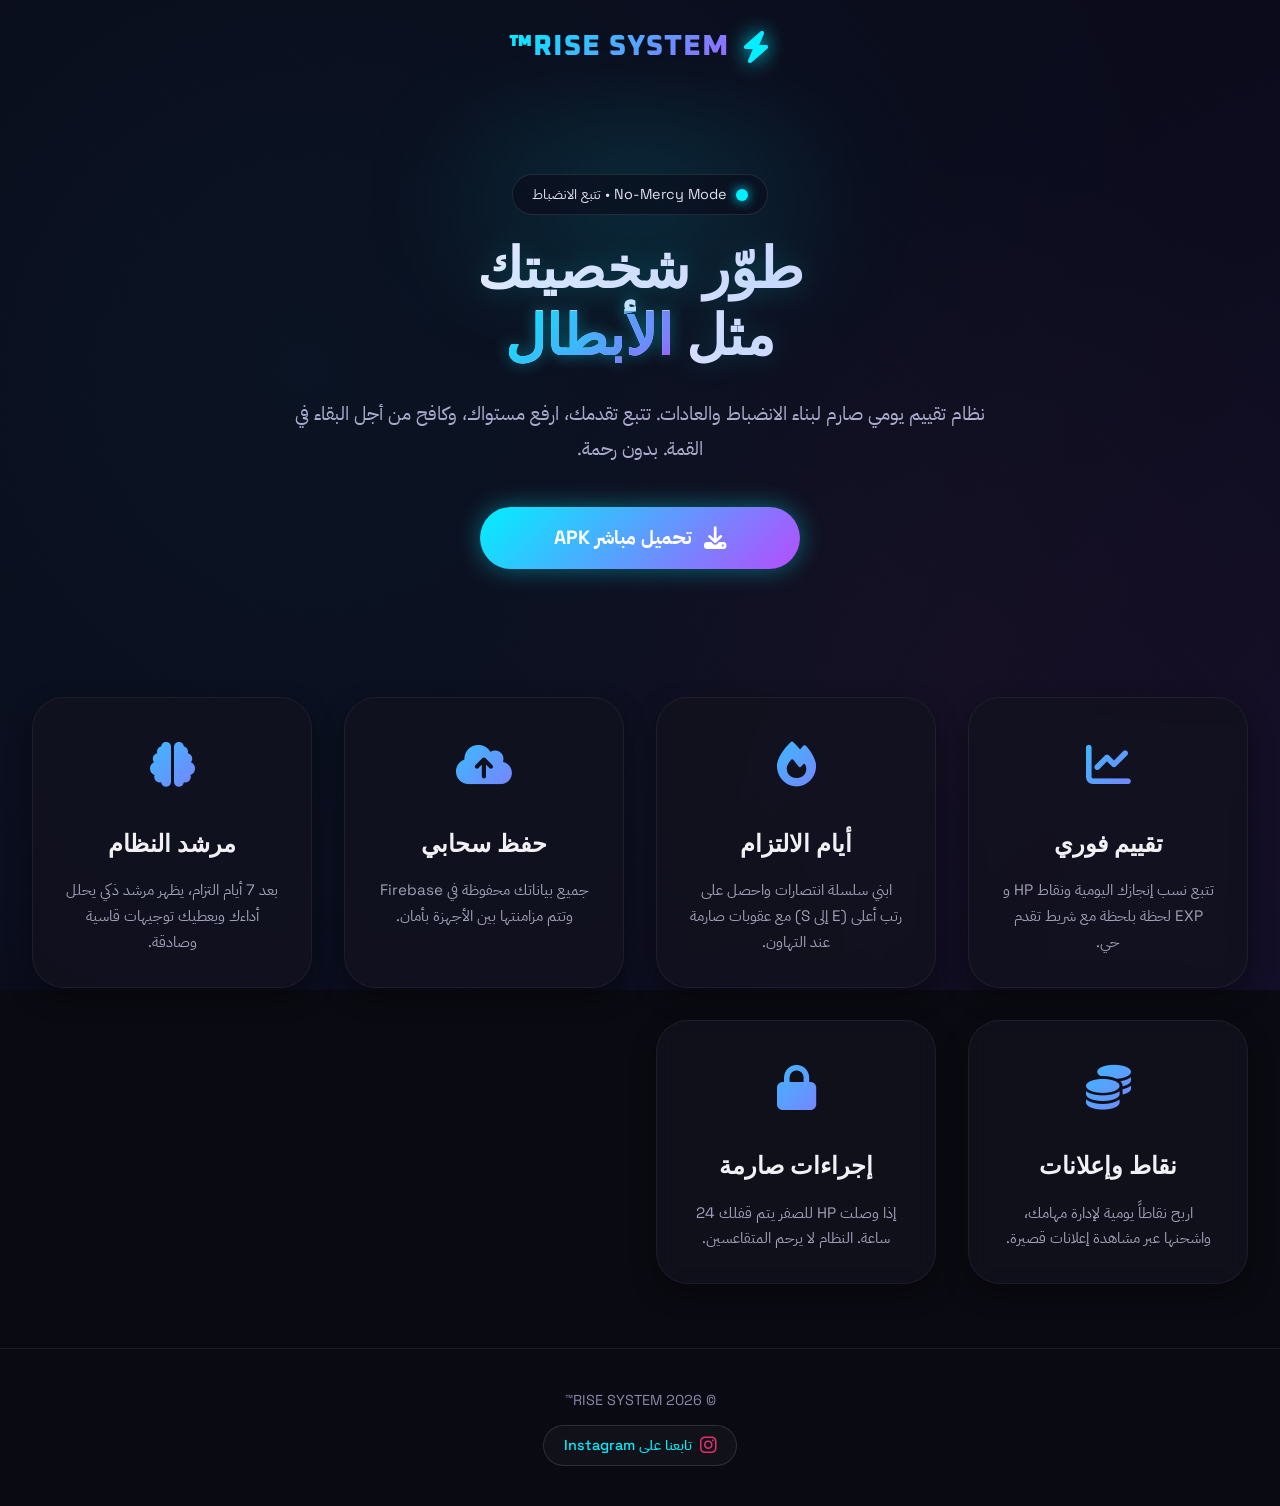
==== commit f0056e90: "Update index.html" ====
--- a/index.html
+++ b/index.html
@@ -39,9 +39,6 @@
             overflow-x: hidden;
             line-height: 1.6;
             min-height: 100vh;
-            /* تأكيد منع التمدد الجانبي */
-            width: 100%;
-            max-width: 100vw;
         }
 
         /* خلفية النجوم والهالات */
@@ -56,8 +53,6 @@
                 linear-gradient(135deg, #0a0a18, #0d0d22);
             background-size: 140% 140%;
             pointer-events: none;
-            width: 100%;
-            max-width: 100%;
         }
 
         .bg-anim::before {
@@ -74,32 +69,28 @@
             display: flex;
             justify-content: center;
             align-items: center;
-            padding: 1.5rem 1rem;
-            max-width: 100%;
+            padding: 1.5rem 2rem;
+            max-width: 1300px;
             margin: 0 auto;
             flex-wrap: wrap;
             gap: 1rem;
-            width: 100%;
         }
 
         .logo {
             display: flex;
             align-items: center;
-            gap: 0.5rem;
+            gap: 0.8rem;
             font-family: 'Oxanium', sans-serif;
-            font-size: clamp(1.4rem, 5vw, 1.8rem);
+            font-size: 1.8rem;
             font-weight: 800;
             letter-spacing: 1px;
             background: linear-gradient(135deg, var(--neon-cyan), var(--neon-purple));
             -webkit-background-clip: text;
             -webkit-text-fill-color: transparent;
-            flex-wrap: wrap;
-            justify-content: center;
-            text-align: center;
         }
 
         .logo i {
-            font-size: clamp(1.6rem, 6vw, 2rem);
+            font-size: 2rem;
             background: none;
             -webkit-text-fill-color: var(--neon-cyan);
             text-shadow: 0 0 20px var(--neon-cyan);
@@ -107,10 +98,9 @@
 
         /* القسم الرئيسي (Hero) */
         .hero {
-            max-width: 100%;
-            width: 100%;
-            margin: 2rem auto 0;
-            padding: 1.5rem 1rem 3rem;
+            max-width: 1300px;
+            margin: 3rem auto 0;
+            padding: 2rem 2rem 4rem;
             text-align: center;
             position: relative;
         }
@@ -120,8 +110,7 @@
             top: -40px;
             left: 50%;
             transform: translateX(-50%);
-            width: 90vw;
-            max-width: 700px;
+            width: 700px;
             height: 200px;
             border-radius: 999px;
             background: radial-gradient(circle at center, rgba(0, 240, 255, 0.12), transparent 65%);
@@ -133,21 +122,20 @@
         .hero-badge {
             display: inline-flex;
             align-items: center;
-            gap: 0.5rem;
-            padding: 0.4rem 1rem;
+            gap: 0.6rem;
+            padding: 0.5rem 1.2rem;
             border-radius: 40px;
             border: 1px solid rgba(255, 255, 255, 0.1);
             background: rgba(10, 10, 25, 0.6);
             backdrop-filter: blur(8px);
-            font-size: clamp(0.8rem, 3vw, 0.9rem);
+            font-size: 0.9rem;
             color: #e0e0f0;
-            margin-bottom: 1.2rem;
-            max-width: 100%;
+            margin-bottom: 1.5rem;
         }
 
         .hero-badge .dot {
-            width: 10px;
-            height: 10px;
+            width: 12px;
+            height: 12px;
             border-radius: 50%;
             background: var(--neon-cyan);
             box-shadow: 0 0 12px var(--neon-cyan);
@@ -155,15 +143,14 @@
 
         .hero-title {
             font-family: 'Oxanium', sans-serif;
-            font-size: clamp(2rem, 8vw, 3.5rem);
+            font-size: 3.5rem;
             font-weight: 800;
             line-height: 1.2;
-            margin-bottom: 1.2rem;
+            margin-bottom: 1.5rem;
             background: linear-gradient(to right, #ffffff, #c0c0ff);
             -webkit-background-clip: text;
             -webkit-text-fill-color: transparent;
             text-shadow: 0 0 30px rgba(0, 240, 255, 0.2);
-            word-wrap: break-word;
         }
 
         .hero-title .highlight {
@@ -174,27 +161,23 @@
         }
 
         .hero-subtitle {
-            font-size: clamp(0.9rem, 3.5vw, 1.2rem);
+            font-size: 1.2rem;
             color: #aaaacc;
-            max-width: 90%;
-            width: 100%;
-            margin: 0 auto 2rem;
+            max-width: 700px;
+            margin: 0 auto 2.5rem;
             line-height: 1.8;
-            padding: 0 0.5rem;
         }
 
         .hero-actions {
             display: flex;
             flex-wrap: wrap;
             justify-content: center;
-            gap: 1rem;
-            width: 100%;
-            max-width: 100%;
+            gap: 1.5rem;
         }
 
         .download-btn {
-            padding: 0.9rem 1.8rem;
-            font-size: clamp(0.95rem, 4vw, 1.2rem);
+            padding: 1rem 2.5rem;
+            font-size: 1.2rem;
             font-weight: 700;
             border-radius: 50px;
             background: linear-gradient(135deg, var(--neon-cyan), var(--neon-purple));
@@ -206,11 +189,10 @@
             text-decoration: none;
             display: inline-flex;
             align-items: center;
-            gap: 0.6rem;
+            gap: 0.8rem;
             max-width: 320px;
             width: 100%;
             justify-content: center;
-            white-space: nowrap;
         }
 
         .download-btn:hover {
@@ -219,31 +201,28 @@
         }
 
         .download-btn i {
-            font-size: 1.2rem;
+            font-size: 1.4rem;
         }
 
         /* قسم المميزات */
         .features {
-            max-width: 100%;
-            width: 100%;
+            max-width: 1300px;
             margin: 0 auto;
-            padding: 2rem 1rem 3rem;
+            padding: 4rem 2rem;
             display: grid;
-            grid-template-columns: repeat(auto-fit, minmax(250px, 1fr));
-            gap: 1.5rem;
+            grid-template-columns: repeat(auto-fit, minmax(280px, 1fr));
+            gap: 2rem;
         }
 
         .feature-card {
             background: var(--bg-card);
             border: 1px solid var(--border);
             border-radius: 2rem;
-            padding: 1.5rem;
+            padding: 2rem;
             backdrop-filter: blur(10px);
             text-align: center;
             transition: 0.3s;
             box-shadow: 0 10px 25px rgba(0, 0, 0, 0.4);
-            max-width: 100%;
-            word-wrap: break-word;
         }
 
         .feature-card:hover {
@@ -252,8 +231,8 @@
         }
 
         .feature-icon {
-            font-size: 2.2rem;
-            margin-bottom: 1rem;
+            font-size: 2.8rem;
+            margin-bottom: 1.5rem;
             background: linear-gradient(135deg, var(--neon-cyan), var(--neon-purple));
             -webkit-background-clip: text;
             -webkit-text-fill-color: transparent;
@@ -261,26 +240,25 @@
 
         .feature-title {
             font-family: 'Oxanium', sans-serif;
-            font-size: clamp(1.2rem, 5vw, 1.5rem);
+            font-size: 1.5rem;
             font-weight: 700;
-            margin-bottom: 0.6rem;
+            margin-bottom: 0.8rem;
         }
 
         .feature-text {
             color: var(--text-secondary);
-            font-size: 0.9rem;
+            font-size: 0.95rem;
             line-height: 1.7;
         }
 
         /* تذييل */
         .footer {
             text-align: center;
-            padding: 1.8rem 1rem;
+            padding: 2.5rem;
             border-top: 1px solid rgba(255, 255, 255, 0.08);
             color: #8888aa;
-            font-size: 0.85rem;
-            max-width: 100%;
-            width: 100%;
+            font-size: 0.9rem;
+            max-width: 1300px;
             margin: 0 auto;
         }
 
@@ -297,20 +275,18 @@
         .social-link {
             display: inline-flex;
             align-items: center;
-            gap: 0.4rem;
+            gap: 0.5rem;
             background: rgba(255, 255, 255, 0.03);
             border: 1px solid rgba(255, 255, 255, 0.12);
-            padding: 0.4rem 1rem;
+            padding: 0.5rem 1.2rem;
             border-radius: 30px;
-            margin-top: 0.6rem;
+            margin-top: 0.8rem;
             transition: 0.3s;
-            font-size: 0.9rem;
-            max-width: 100%;
         }
 
         .social-link i {
             color: #e1306c;
-            font-size: 1.1rem;
+            font-size: 1.2rem;
         }
 
         .social-link:hover {
@@ -319,32 +295,19 @@
             transform: translateY(-2px);
         }
 
-        /* استجابة للشاشات الصغيرة جداً */
-        @media (max-width: 480px) {
-            .navbar {
-                padding: 1rem 0.5rem;
+        /* استجابة للجوال */
+        @media (max-width: 768px) {
+            .hero-title {
+                font-size: 2.2rem;
             }
 
-            .hero {
-                padding: 1rem 0.8rem 2rem;
+            .hero-subtitle {
+                font-size: 1rem;
             }
 
-            .hero-actions {
-                gap: 0.8rem;
-            }
-
             .download-btn {
-                padding: 0.7rem 1.2rem;
+                padding: 0.7rem 1.5rem;
                 font-size: 0.9rem;
-            }
-
-            .features {
-                grid-template-columns: 1fr;
-                padding: 1.5rem 0.8rem 2rem;
-            }
-
-            .feature-card {
-                padding: 1.2rem;
             }
         }
     </style>
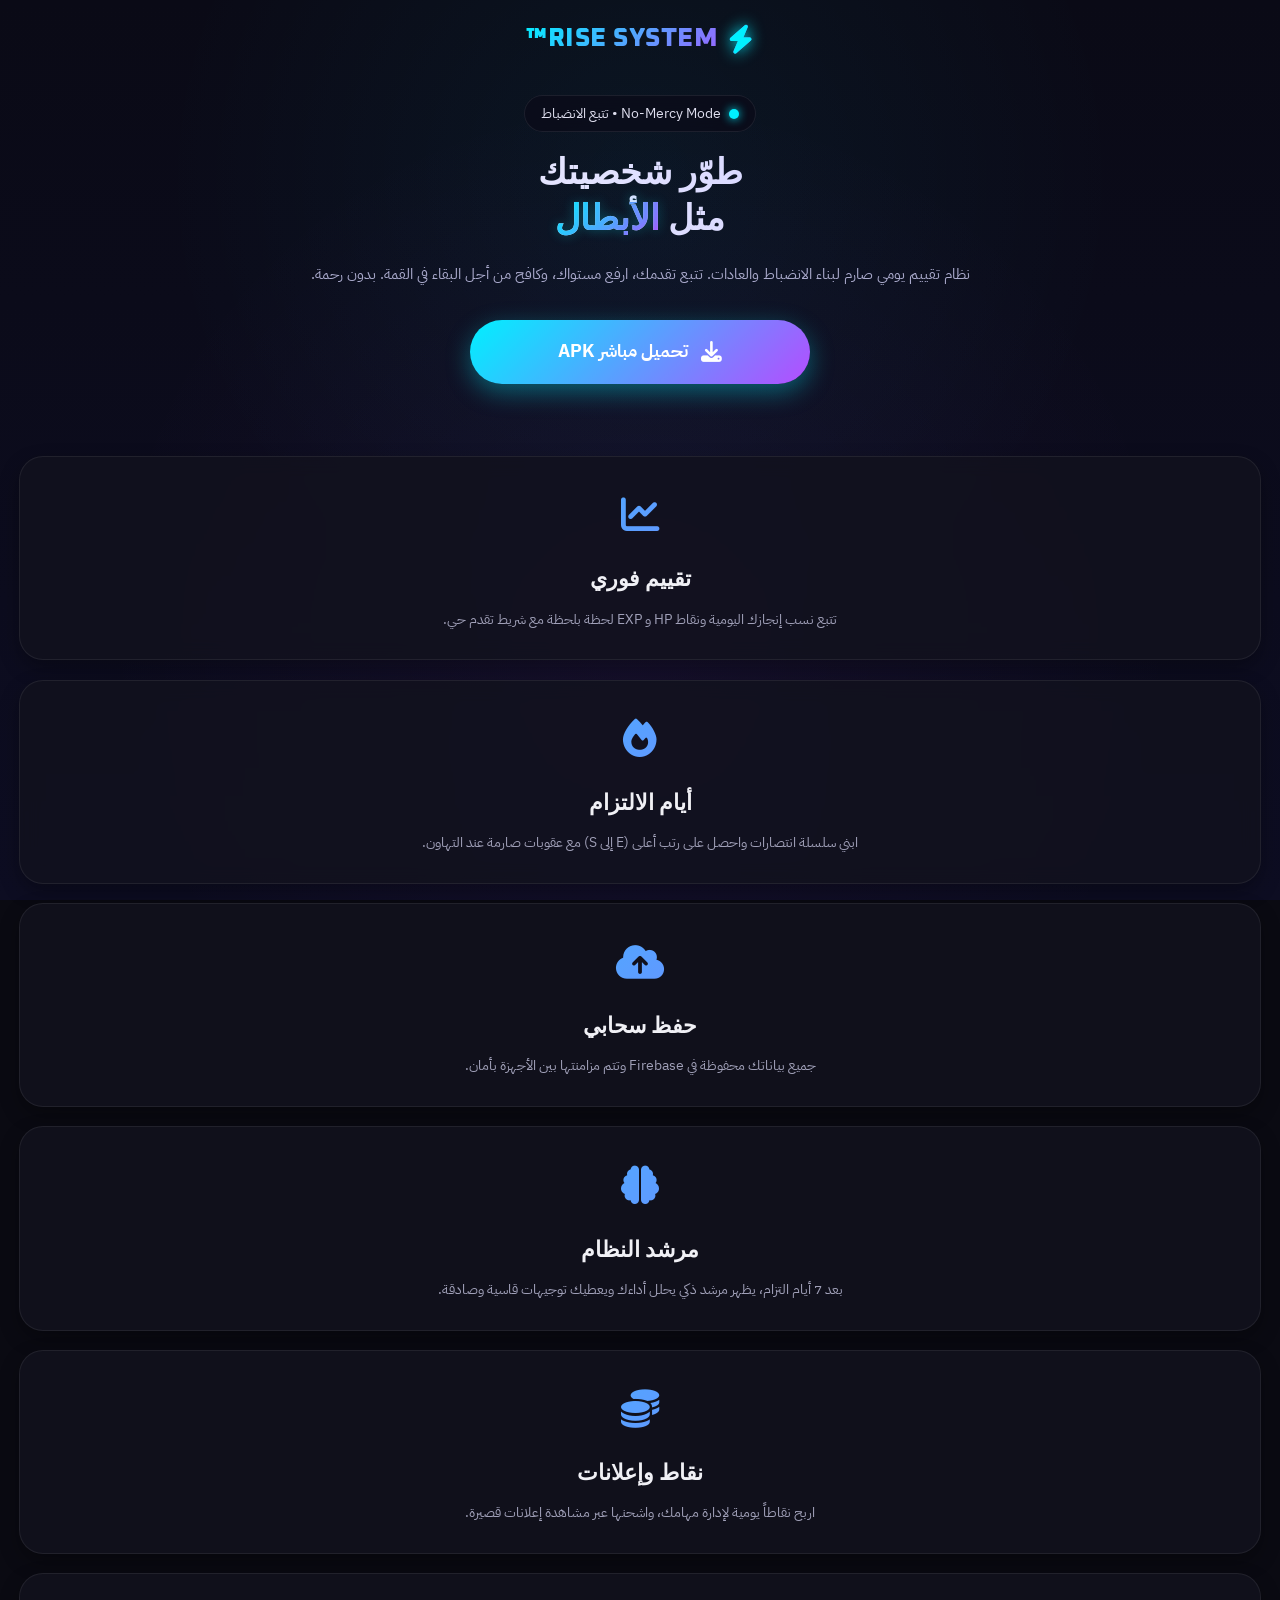
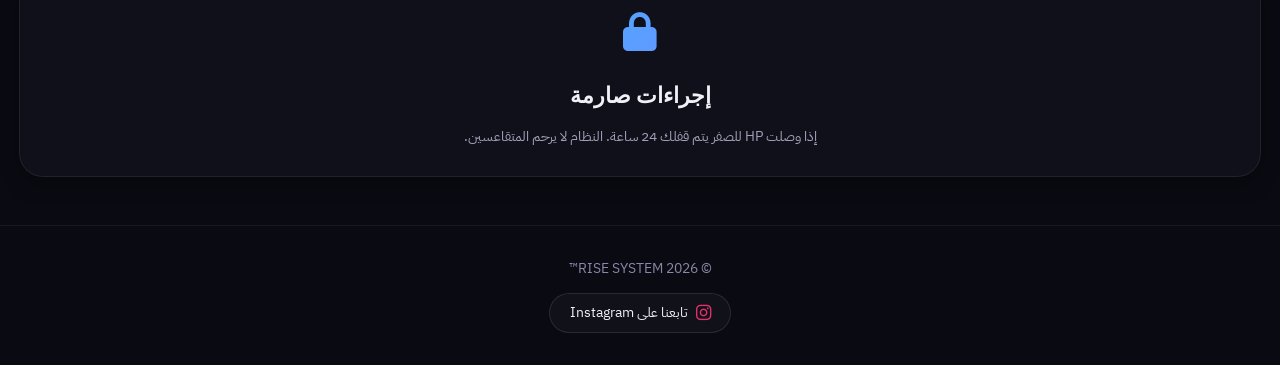
==== commit a264ad67: "Refactor index.html for mobile optimization Updated styles and layout for better mobile responsivene" ====
--- a/index.html
+++ b/index.html
@@ -2,7 +2,7 @@
 <html lang="ar" dir="rtl">
 <head>
     <meta charset="UTF-8">
-    <meta name="viewport" content="width=device-width, initial-scale=1.0, maximum-scale=1, user-scalable=yes, viewport-fit=cover">
+    <meta name="viewport" content="width=device-width, initial-scale=1.0, maximum-scale=1.0, user-scalable=no, viewport-fit=cover">
     <title>RISE SYSTEM™ – حمّل التطبيق الآن</title>
 
     <link rel="preconnect" href="https://fonts.googleapis.com">
@@ -21,46 +21,32 @@
 
         :root {
             --bg-deep: #0a0a12;
-            --bg-card: rgba(18, 18, 30, 0.8);
-            --border: rgba(255, 255, 255, 0.06);
+            --bg-card: rgba(18, 18, 30, 0.85);
+            --border: rgba(255, 255, 255, 0.07);
             --neon-cyan: #00f0ff;
             --neon-purple: #b44dff;
-            --neon-green: #39ff8a;
-            --neon-red: #ff4d6a;
-            --neon-yellow: #ffd700;
             --text-primary: #f0f0f5;
             --text-secondary: #a0a0b8;
         }
 
         body {
             background: var(--bg-deep);
-            font-family: 'Space Grotesk', 'IBM Plex Sans Arabic', system-ui, sans-serif;
+            font-family: 'IBM Plex Sans Arabic', 'Space Grotesk', system-ui, sans-serif;
             color: var(--text-primary);
             overflow-x: hidden;
             line-height: 1.6;
             min-height: 100vh;
         }
 
-        /* خلفية النجوم والهالات */
+        /* خلفية النجوم والهالات مخصصة للهواتف */
         .bg-anim {
             position: fixed;
-            inset: -10%;
+            inset: 0;
             z-index: -2;
             background:
-                radial-gradient(circle at 20% 30%, rgba(0, 240, 255, 0.04), transparent 45%),
-                radial-gradient(circle at 80% 70%, rgba(180, 77, 255, 0.05), transparent 50%),
-                radial-gradient(circle at 50% 50%, rgba(255, 77, 106, 0.03), transparent 40%),
-                linear-gradient(135deg, #0a0a18, #0d0d22);
-            background-size: 140% 140%;
-            pointer-events: none;
-        }
-
-        .bg-anim::before {
-            content: "";
-            position: absolute;
-            inset: 0;
-            background: repeating-linear-gradient(45deg, rgba(255, 255, 255, 0.005) 0px, rgba(255, 255, 255, 0.005) 1px, transparent 1px, transparent 30px);
-            opacity: 0.6;
+                radial-gradient(circle at 50% 20%, rgba(0, 240, 255, 0.05), transparent 50%),
+                radial-gradient(circle at 50% 70%, rgba(180, 77, 255, 0.06), transparent 60%),
+                linear-gradient(to bottom, #0a0a16, #0d0d22);
             pointer-events: none;
         }
 
@@ -69,170 +55,146 @@
             display: flex;
             justify-content: center;
             align-items: center;
-            padding: 1.5rem 2rem;
-            max-width: 1300px;
-            margin: 0 auto;
-            flex-wrap: wrap;
-            gap: 1rem;
+            padding: 1.2rem 1rem;
+            width: 100%;
         }
 
         .logo {
             display: flex;
             align-items: center;
-            gap: 0.8rem;
+            gap: 0.6rem;
             font-family: 'Oxanium', sans-serif;
-            font-size: 1.8rem;
+            font-size: 1.6rem;
             font-weight: 800;
-            letter-spacing: 1px;
+            letter-spacing: 0.5px;
             background: linear-gradient(135deg, var(--neon-cyan), var(--neon-purple));
             -webkit-background-clip: text;
             -webkit-text-fill-color: transparent;
         }
 
         .logo i {
-            font-size: 2rem;
+            font-size: 1.8rem;
             background: none;
             -webkit-text-fill-color: var(--neon-cyan);
-            text-shadow: 0 0 20px var(--neon-cyan);
-        }
-
-        /* القسم الرئيسي (Hero) */
+            text-shadow: 0 0 15px var(--neon-cyan);
+        }
+
+        /* القسم الرئيسي للجوال */
         .hero {
-            max-width: 1300px;
-            margin: 3rem auto 0;
-            padding: 2rem 2rem 4rem;
+            width: 100%;
+            padding: 1rem 1.2rem 3rem;
             text-align: center;
             position: relative;
         }
 
-        .hero-glow {
-            position: absolute;
-            top: -40px;
-            left: 50%;
-            transform: translateX(-50%);
-            width: 700px;
-            height: 200px;
-            border-radius: 999px;
-            background: radial-gradient(circle at center, rgba(0, 240, 255, 0.12), transparent 65%);
-            filter: blur(40px);
-            pointer-events: none;
-            z-index: -1;
-        }
-
         .hero-badge {
             display: inline-flex;
             align-items: center;
-            gap: 0.6rem;
-            padding: 0.5rem 1.2rem;
+            gap: 0.5rem;
+            padding: 0.4rem 1rem;
             border-radius: 40px;
-            border: 1px solid rgba(255, 255, 255, 0.1);
-            background: rgba(10, 10, 25, 0.6);
+            border: 1px solid rgba(255, 255, 255, 0.08);
+            background: rgba(10, 10, 25, 0.7);
             backdrop-filter: blur(8px);
-            font-size: 0.9rem;
+            font-size: 0.85rem;
             color: #e0e0f0;
-            margin-bottom: 1.5rem;
+            margin-bottom: 1.2rem;
         }
 
         .hero-badge .dot {
-            width: 12px;
-            height: 12px;
+            width: 10px;
+            height: 10px;
             border-radius: 50%;
             background: var(--neon-cyan);
-            box-shadow: 0 0 12px var(--neon-cyan);
+            box-shadow: 0 0 10px var(--neon-cyan);
         }
 
         .hero-title {
             font-family: 'Oxanium', sans-serif;
-            font-size: 3.5rem;
+            font-size: 2.2rem;
             font-weight: 800;
-            line-height: 1.2;
-            margin-bottom: 1.5rem;
+            line-height: 1.3;
+            margin-bottom: 1.2rem;
             background: linear-gradient(to right, #ffffff, #c0c0ff);
             -webkit-background-clip: text;
             -webkit-text-fill-color: transparent;
-            text-shadow: 0 0 30px rgba(0, 240, 255, 0.2);
+            word-wrap: break-word;
         }
 
         .hero-title .highlight {
             background: linear-gradient(135deg, var(--neon-cyan), var(--neon-purple));
             -webkit-background-clip: text;
             -webkit-text-fill-color: transparent;
-            text-shadow: 0 0 15px rgba(0, 240, 255, 0.4);
+            text-shadow: 0 0 12px rgba(0, 240, 255, 0.3);
         }
 
         .hero-subtitle {
-            font-size: 1.2rem;
+            font-size: 0.95rem;
             color: #aaaacc;
-            max-width: 700px;
-            margin: 0 auto 2.5rem;
-            line-height: 1.8;
+            margin: 0 auto 2rem;
+            line-height: 1.7;
+            padding: 0 0.5rem;
         }
 
         .hero-actions {
             display: flex;
-            flex-wrap: wrap;
             justify-content: center;
-            gap: 1.5rem;
-        }
-
+            width: 100%;
+            padding: 0 0.5rem;
+        }
+
+        /* زر تحميل مخصص بالكامل للهواتف */
         .download-btn {
-            padding: 1rem 2.5rem;
-            font-size: 1.2rem;
+            padding: 1.1rem 2rem;
+            font-size: 1.15rem;
             font-weight: 700;
             border-radius: 50px;
             background: linear-gradient(135deg, var(--neon-cyan), var(--neon-purple));
             border: none;
             color: #fff;
-            box-shadow: 0 0 25px rgba(0, 240, 255, 0.4);
-            transition: 0.3s;
+            box-shadow: 0 8px 25px rgba(0, 240, 255, 0.35);
+            transition: 0.2s active;
             cursor: pointer;
             text-decoration: none;
             display: inline-flex;
             align-items: center;
             gap: 0.8rem;
-            max-width: 320px;
-            width: 100%;
+            width: 100%;
+            max-width: 340px;
             justify-content: center;
         }
 
-        .download-btn:hover {
-            transform: translateY(-3px);
-            box-shadow: 0 0 40px rgba(0, 240, 255, 0.7);
+        .download-btn:active {
+            transform: scale(0.97);
+            box-shadow: 0 4px 15px rgba(0, 240, 255, 0.5);
         }
 
         .download-btn i {
-            font-size: 1.4rem;
-        }
-
-        /* قسم المميزات */
+            font-size: 1.3rem;
+        }
+
+        /* قسم المميزات - ترتيب عمودي ثابت للجوال */
         .features {
-            max-width: 1300px;
-            margin: 0 auto;
-            padding: 4rem 2rem;
-            display: grid;
-            grid-template-columns: repeat(auto-fit, minmax(280px, 1fr));
-            gap: 2rem;
+            display: flex;
+            flex-direction: column;
+            gap: 1.2rem;
+            padding: 1.5rem 1.2rem 3rem;
+            width: 100%;
         }
 
         .feature-card {
             background: var(--bg-card);
             border: 1px solid var(--border);
-            border-radius: 2rem;
-            padding: 2rem;
+            border-radius: 1.5rem;
+            padding: 1.8rem 1.2rem;
             backdrop-filter: blur(10px);
             text-align: center;
-            transition: 0.3s;
-            box-shadow: 0 10px 25px rgba(0, 0, 0, 0.4);
-        }
-
-        .feature-card:hover {
-            border-color: rgba(255, 255, 255, 0.15);
-            transform: translateY(-5px);
+            box-shadow: 0 8px 20px rgba(0, 0, 0, 0.3);
         }
 
         .feature-icon {
-            font-size: 2.8rem;
-            margin-bottom: 1.5rem;
+            font-size: 2.4rem;
+            margin-bottom: 1rem;
             background: linear-gradient(135deg, var(--neon-cyan), var(--neon-purple));
             -webkit-background-clip: text;
             -webkit-text-fill-color: transparent;
@@ -240,36 +202,29 @@
 
         .feature-title {
             font-family: 'Oxanium', sans-serif;
-            font-size: 1.5rem;
+            font-size: 1.35rem;
             font-weight: 700;
-            margin-bottom: 0.8rem;
+            margin-bottom: 0.6rem;
         }
 
         .feature-text {
             color: var(--text-secondary);
-            font-size: 0.95rem;
-            line-height: 1.7;
-        }
-
-        /* تذييل */
+            font-size: 0.9rem;
+            line-height: 1.6;
+        }
+
+        /* تذييل مناسب للهاتف */
         .footer {
             text-align: center;
-            padding: 2.5rem;
-            border-top: 1px solid rgba(255, 255, 255, 0.08);
+            padding: 2rem 1.2rem;
+            border-top: 1px solid rgba(255, 255, 255, 0.06);
             color: #8888aa;
-            font-size: 0.9rem;
-            max-width: 1300px;
-            margin: 0 auto;
-        }
-
-        .footer a {
-            color: var(--neon-cyan);
-            text-decoration: none;
-            font-weight: 500;
-        }
-
-        .footer a:hover {
-            text-decoration: underline;
+            font-size: 0.85rem;
+            width: 100%;
+        }
+
+        .footer p {
+            margin-bottom: 0.8rem;
         }
 
         .social-link {
@@ -277,37 +232,30 @@
             align-items: center;
             gap: 0.5rem;
             background: rgba(255, 255, 255, 0.03);
-            border: 1px solid rgba(255, 255, 255, 0.12);
+            border: 1px solid rgba(255, 255, 255, 0.1);
             padding: 0.5rem 1.2rem;
             border-radius: 30px;
-            margin-top: 0.8rem;
-            transition: 0.3s;
+            transition: 0.2s;
+            color: #f0f0f5;
+            text-decoration: none;
         }
 
         .social-link i {
             color: #e1306c;
-            font-size: 1.2rem;
-        }
-
-        .social-link:hover {
-            background: rgba(255, 255, 255, 0.08);
-            border-color: rgba(255, 255, 255, 0.3);
-            transform: translateY(-2px);
-        }
-
-        /* استجابة للجوال */
-        @media (max-width: 768px) {
+            font-size: 1.1rem;
+        }
+
+        /* دعم إضافي للهواتف الضيقة جداً القديمة */
+        @media (max-width: 360px) {
             .hero-title {
-                font-size: 2.2rem;
+                font-size: 1.85rem;
             }
-
-            .hero-subtitle {
+            .logo {
+                font-size: 1.4rem;
+            }
+            .download-btn {
                 font-size: 1rem;
-            }
-
-            .download-btn {
-                padding: 0.7rem 1.5rem;
-                font-size: 0.9rem;
+                padding: 0.9rem 1.5rem;
             }
         }
     </style>
@@ -323,7 +271,6 @@
     </nav>
 
     <section class="hero">
-        <div class="hero-glow"></div>
         <div class="hero-badge">
             <span class="dot"></span> No-Mercy Mode • تتبع الانضباط
         </div>
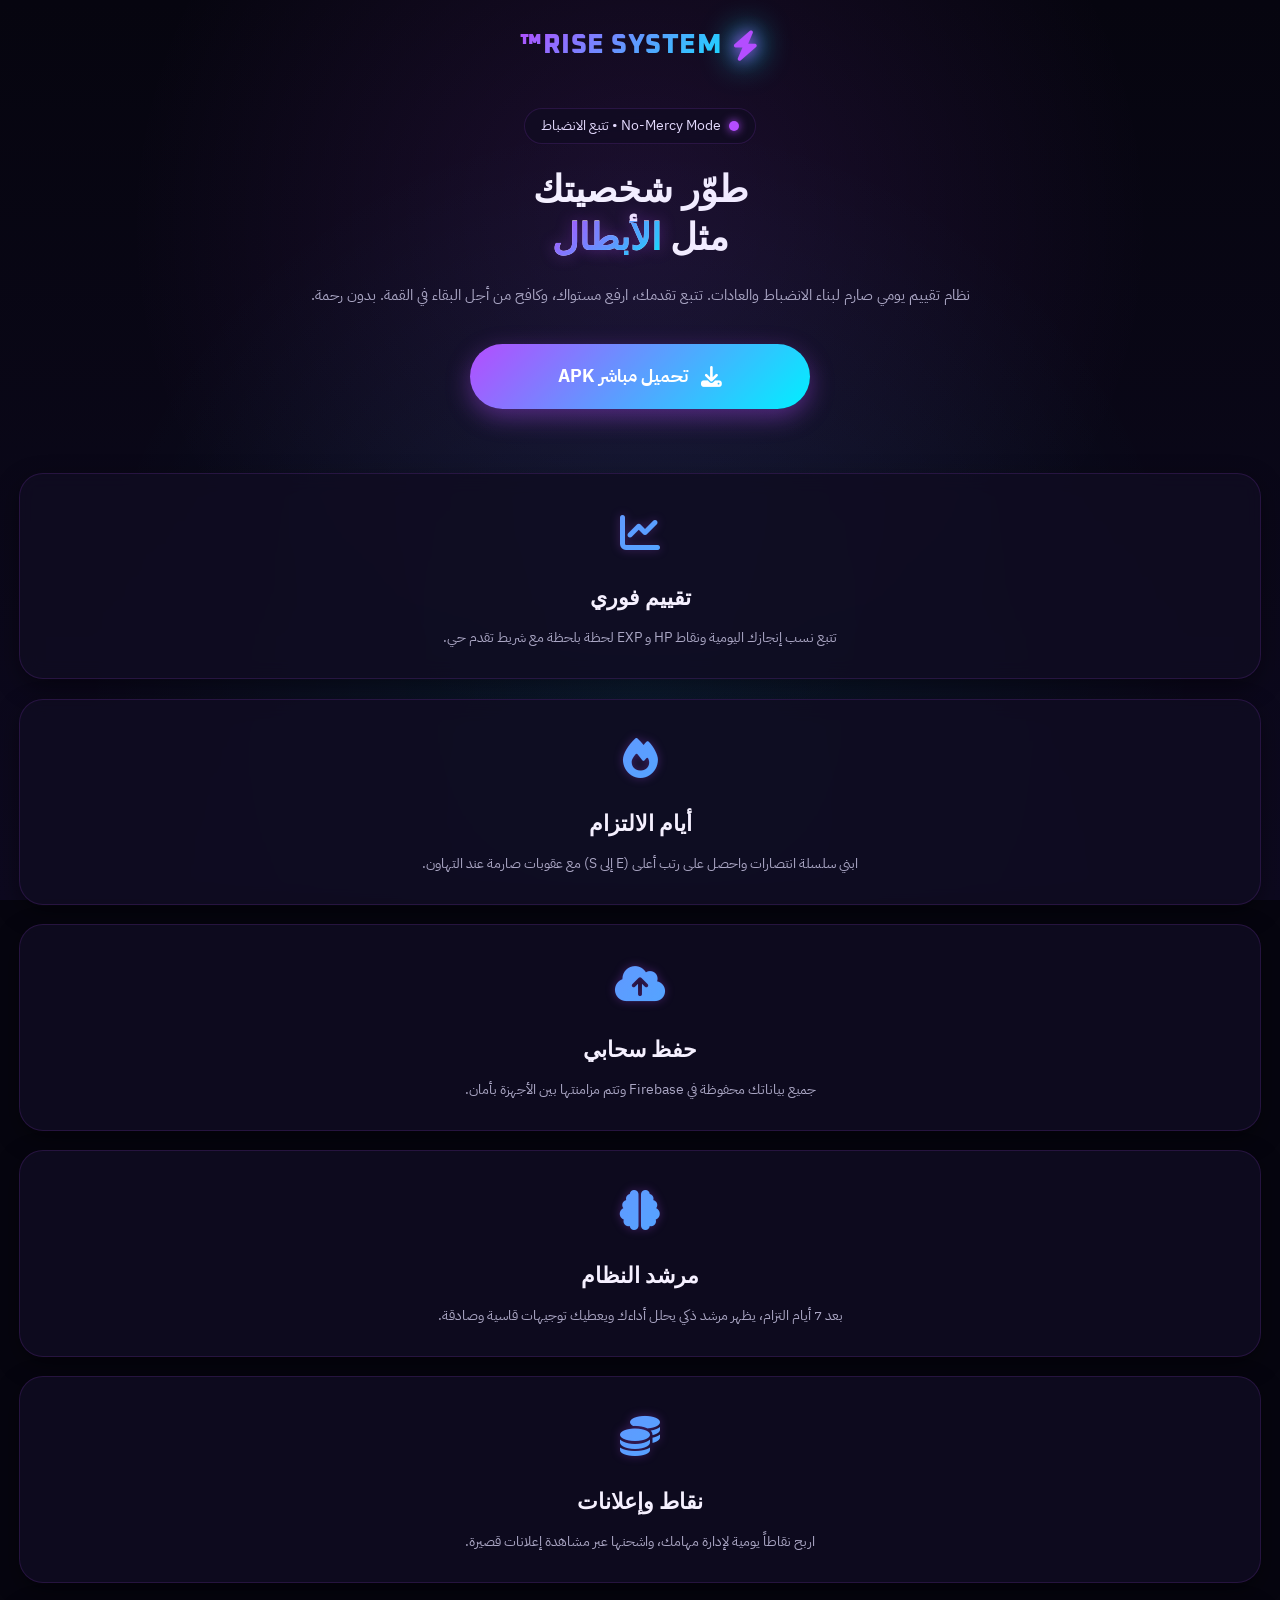
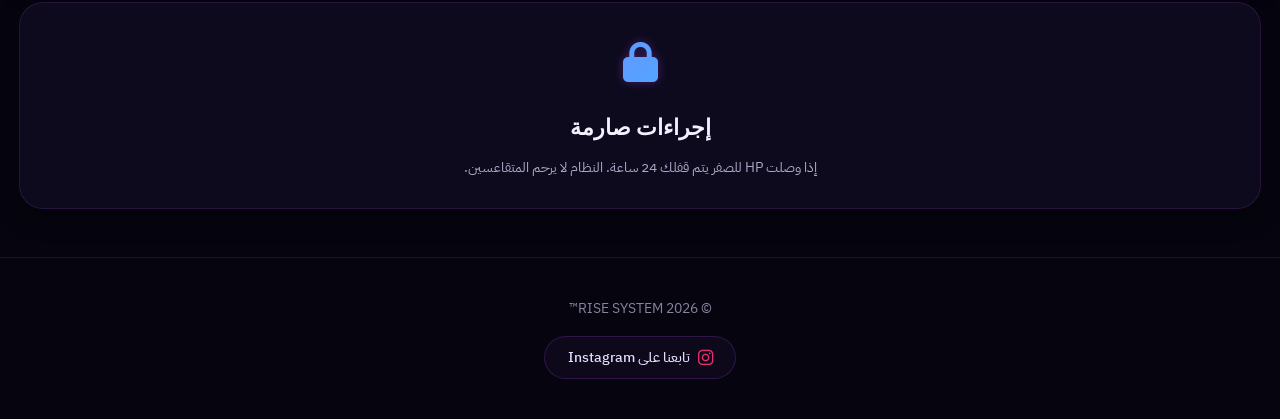
==== commit b8a19ef1: "Refactor index.html for improved design and layout Updated styles and structure for better visual co" ====
--- a/index.html
+++ b/index.html
@@ -20,13 +20,14 @@
         }
 
         :root {
-            --bg-deep: #0a0a12;
-            --bg-card: rgba(18, 18, 30, 0.85);
-            --border: rgba(255, 255, 255, 0.07);
+            /* درجات الألوان مستوحاة مباشرة من لوجو التطبيق المرسل */
+            --bg-deep: #06050f;
+            --bg-card: rgba(16, 12, 34, 0.85);
+            --border: rgba(180, 77, 255, 0.15);
+            --neon-purple: #b44dff;
             --neon-cyan: #00f0ff;
-            --neon-purple: #b44dff;
-            --text-primary: #f0f0f5;
-            --text-secondary: #a0a0b8;
+            --text-primary: #f5f0ff;
+            --text-secondary: #aaa6c4;
         }
 
         body {
@@ -38,15 +39,15 @@
             min-height: 100vh;
         }
 
-        /* خلفية النجوم والهالات مخصصة للهواتف */
+        /* هالات ضوئية نيون تحاكي خلفية الشعار */
         .bg-anim {
             position: fixed;
             inset: 0;
             z-index: -2;
             background:
-                radial-gradient(circle at 50% 20%, rgba(0, 240, 255, 0.05), transparent 50%),
-                radial-gradient(circle at 50% 70%, rgba(180, 77, 255, 0.06), transparent 60%),
-                linear-gradient(to bottom, #0a0a16, #0d0d22);
+                radial-gradient(circle at 50% 25%, rgba(180, 77, 255, 0.12), transparent 55%),
+                radial-gradient(circle at 50% 75%, rgba(0, 240, 255, 0.08), transparent 60%),
+                linear-gradient(to bottom, #06050f, #0d091f);
             pointer-events: none;
         }
 
@@ -55,7 +56,7 @@
             display: flex;
             justify-content: center;
             align-items: center;
-            padding: 1.2rem 1rem;
+            padding: 1.5rem 1rem;
             width: 100%;
         }
 
@@ -64,25 +65,26 @@
             align-items: center;
             gap: 0.6rem;
             font-family: 'Oxanium', sans-serif;
-            font-size: 1.6rem;
+            font-size: 1.7rem;
             font-weight: 800;
             letter-spacing: 0.5px;
-            background: linear-gradient(135deg, var(--neon-cyan), var(--neon-purple));
+            background: linear-gradient(135deg, var(--neon-purple), var(--neon-cyan));
             -webkit-background-clip: text;
             -webkit-text-fill-color: transparent;
         }
 
+        /* جعل الأيقونة مطابقة تماماً لتوهج اللوجو */
         .logo i {
-            font-size: 1.8rem;
+            font-size: 1.9rem;
             background: none;
-            -webkit-text-fill-color: var(--neon-cyan);
-            text-shadow: 0 0 15px var(--neon-cyan);
+            -webkit-text-fill-color: var(--neon-purple);
+            filter: drop-shadow(0 0 8px var(--neon-purple)) drop-shadow(0 0 15px var(--neon-cyan));
         }
 
         /* القسم الرئيسي للجوال */
         .hero {
             width: 100%;
-            padding: 1rem 1.2rem 3rem;
+            padding: 1rem 1.2rem 2.5rem;
             text-align: center;
             position: relative;
         }
@@ -93,45 +95,45 @@
             gap: 0.5rem;
             padding: 0.4rem 1rem;
             border-radius: 40px;
-            border: 1px solid rgba(255, 255, 255, 0.08);
-            background: rgba(10, 10, 25, 0.7);
+            border: 1px solid var(--border);
+            background: rgba(16, 12, 34, 0.7);
             backdrop-filter: blur(8px);
             font-size: 0.85rem;
-            color: #e0e0f0;
-            margin-bottom: 1.2rem;
+            color: #e5dbff;
+            margin-bottom: 1.5rem;
         }
 
         .hero-badge .dot {
             width: 10px;
             height: 10px;
             border-radius: 50%;
-            background: var(--neon-cyan);
-            box-shadow: 0 0 10px var(--neon-cyan);
+            background: var(--neon-purple);
+            box-shadow: 0 0 10px var(--neon-purple);
         }
 
         .hero-title {
             font-family: 'Oxanium', sans-serif;
-            font-size: 2.2rem;
+            font-size: 2.3rem;
             font-weight: 800;
             line-height: 1.3;
             margin-bottom: 1.2rem;
-            background: linear-gradient(to right, #ffffff, #c0c0ff);
+            background: linear-gradient(to right, #ffffff, #e5dbff);
             -webkit-background-clip: text;
             -webkit-text-fill-color: transparent;
             word-wrap: break-word;
         }
 
         .hero-title .highlight {
-            background: linear-gradient(135deg, var(--neon-cyan), var(--neon-purple));
+            background: linear-gradient(135deg, var(--neon-purple), var(--neon-cyan));
             -webkit-background-clip: text;
             -webkit-text-fill-color: transparent;
-            text-shadow: 0 0 12px rgba(0, 240, 255, 0.3);
+            text-shadow: 0 0 15px rgba(180, 77, 255, 0.4);
         }
 
         .hero-subtitle {
             font-size: 0.95rem;
-            color: #aaaacc;
-            margin: 0 auto 2rem;
+            color: var(--text-secondary);
+            margin: 0 auto 2.2rem;
             line-height: 1.7;
             padding: 0 0.5rem;
         }
@@ -143,16 +145,16 @@
             padding: 0 0.5rem;
         }
 
-        /* زر تحميل مخصص بالكامل للهواتف */
+        /* زر التحميل المتناسق مع ألوان اللوجو */
         .download-btn {
             padding: 1.1rem 2rem;
             font-size: 1.15rem;
             font-weight: 700;
             border-radius: 50px;
-            background: linear-gradient(135deg, var(--neon-cyan), var(--neon-purple));
+            background: linear-gradient(135deg, var(--neon-purple), var(--neon-cyan));
             border: none;
             color: #fff;
-            box-shadow: 0 8px 25px rgba(0, 240, 255, 0.35);
+            box-shadow: 0 8px 25px rgba(180, 77, 255, 0.4);
             transition: 0.2s active;
             cursor: pointer;
             text-decoration: none;
@@ -173,7 +175,7 @@
             font-size: 1.3rem;
         }
 
-        /* قسم المميزات - ترتيب عمودي ثابت للجوال */
+        /* قسم المميزات - ترتيب عمودي ثابت للهواتف */
         .features {
             display: flex;
             flex-direction: column;
@@ -189,15 +191,16 @@
             padding: 1.8rem 1.2rem;
             backdrop-filter: blur(10px);
             text-align: center;
-            box-shadow: 0 8px 20px rgba(0, 0, 0, 0.3);
+            box-shadow: 0 8px 24px rgba(0, 0, 0, 0.4);
         }
 
         .feature-icon {
-            font-size: 2.4rem;
+            font-size: 2.5rem;
             margin-bottom: 1rem;
-            background: linear-gradient(135deg, var(--neon-cyan), var(--neon-purple));
+            background: linear-gradient(135deg, var(--neon-purple), var(--neon-cyan));
             -webkit-background-clip: text;
             -webkit-text-fill-color: transparent;
+            filter: drop-shadow(0 0 5px rgba(180, 77, 255, 0.3));
         }
 
         .feature-title {
@@ -205,6 +208,7 @@
             font-size: 1.35rem;
             font-weight: 700;
             margin-bottom: 0.6rem;
+            color: #f5f0ff;
         }
 
         .feature-text {
@@ -213,31 +217,31 @@
             line-height: 1.6;
         }
 
-        /* تذييل مناسب للهاتف */
+        /* تذييل مناسب للهاتف وبنفس الهوية البصرية */
         .footer {
             text-align: center;
-            padding: 2rem 1.2rem;
-            border-top: 1px solid rgba(255, 255, 255, 0.06);
-            color: #8888aa;
+            padding: 2.5rem 1.2rem;
+            border-top: 1px solid var(--border);
+            color: #8884a0;
             font-size: 0.85rem;
             width: 100%;
         }
 
         .footer p {
-            margin-bottom: 0.8rem;
+            margin-bottom: 1rem;
         }
 
         .social-link {
             display: inline-flex;
             align-items: center;
             gap: 0.5rem;
-            background: rgba(255, 255, 255, 0.03);
-            border: 1px solid rgba(255, 255, 255, 0.1);
-            padding: 0.5rem 1.2rem;
+            background: rgba(180, 77, 255, 0.05);
+            border: 1px solid rgba(180, 77, 255, 0.2);
+            padding: 0.6rem 1.4rem;
             border-radius: 30px;
-            transition: 0.2s;
-            color: #f0f0f5;
+            color: #e5dbff;
             text-decoration: none;
+            font-weight: 500;
         }
 
         .social-link i {
@@ -245,10 +249,10 @@
             font-size: 1.1rem;
         }
 
-        /* دعم إضافي للهواتف الضيقة جداً القديمة */
+        /* توافق تام مع الهواتف الصغيرة جداً القديمة */
         @media (max-width: 360px) {
             .hero-title {
-                font-size: 1.85rem;
+                font-size: 1.9rem;
             }
             .logo {
                 font-size: 1.4rem;
